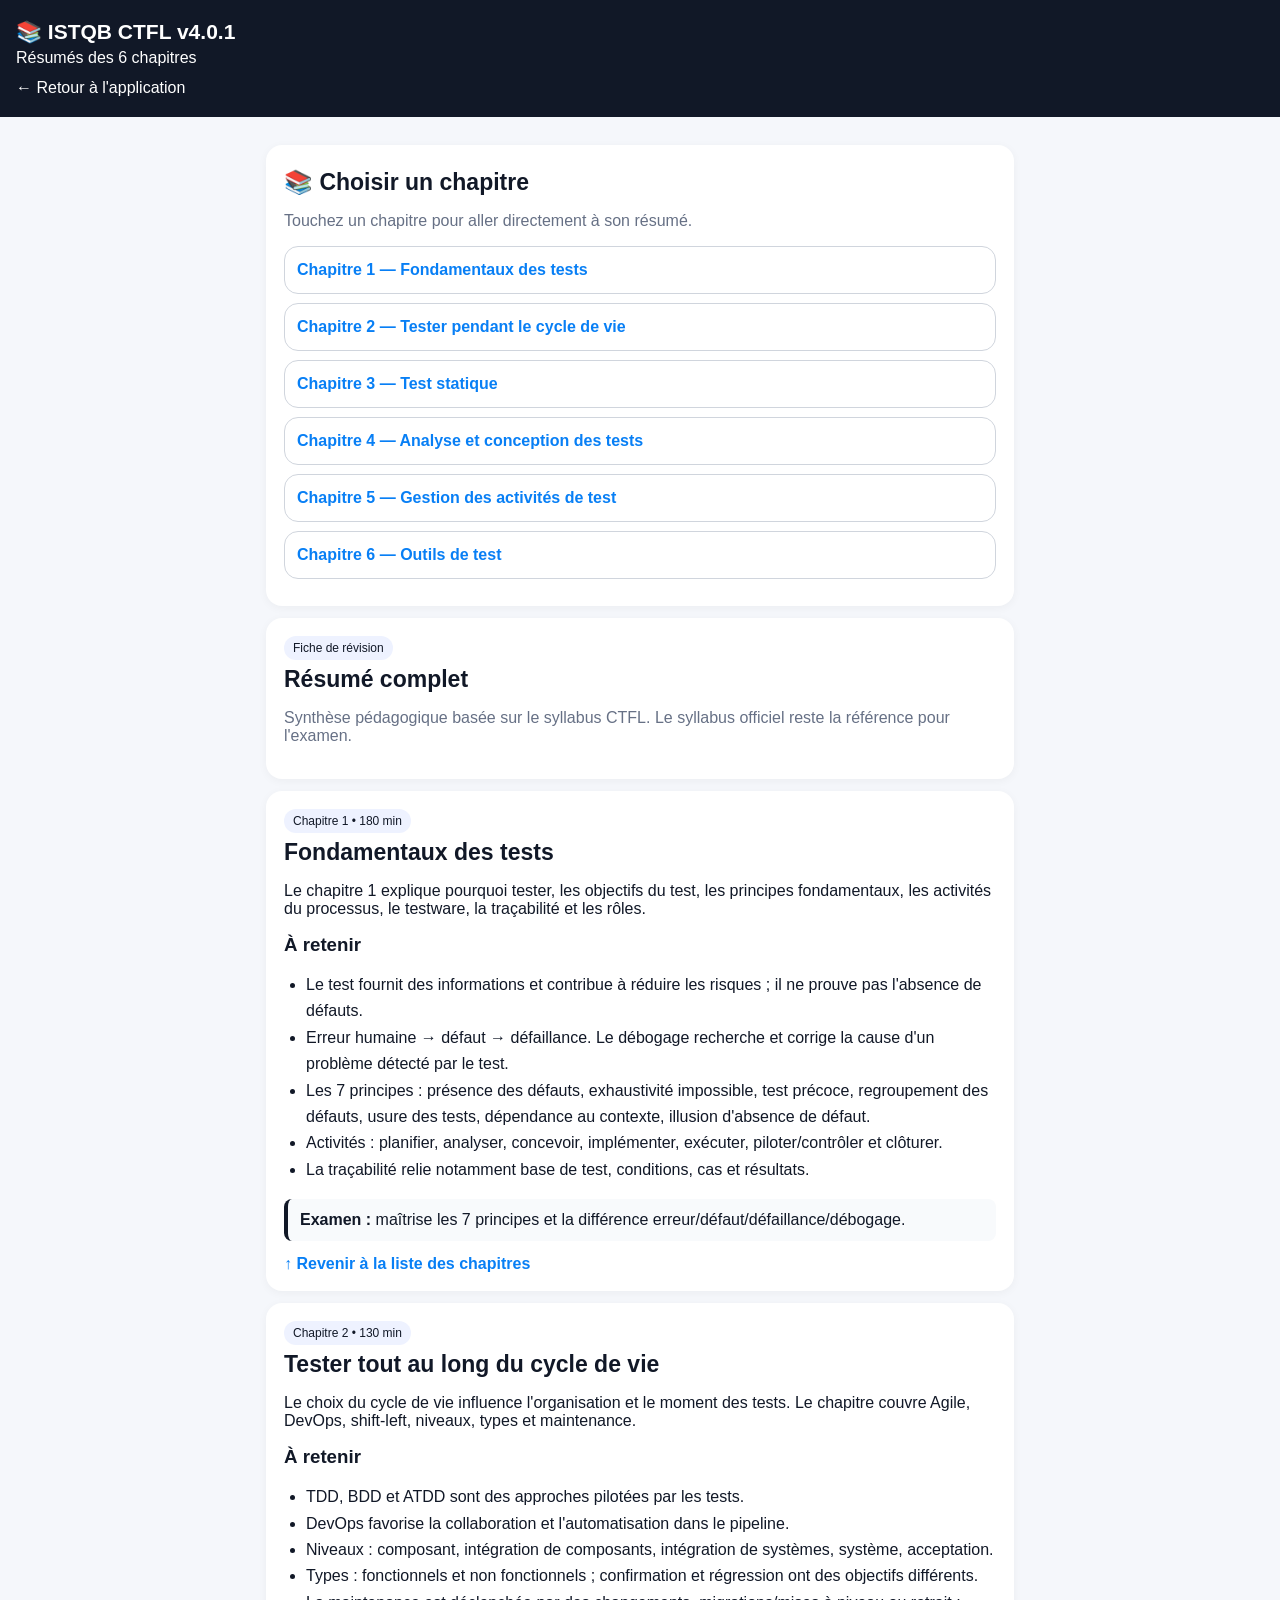
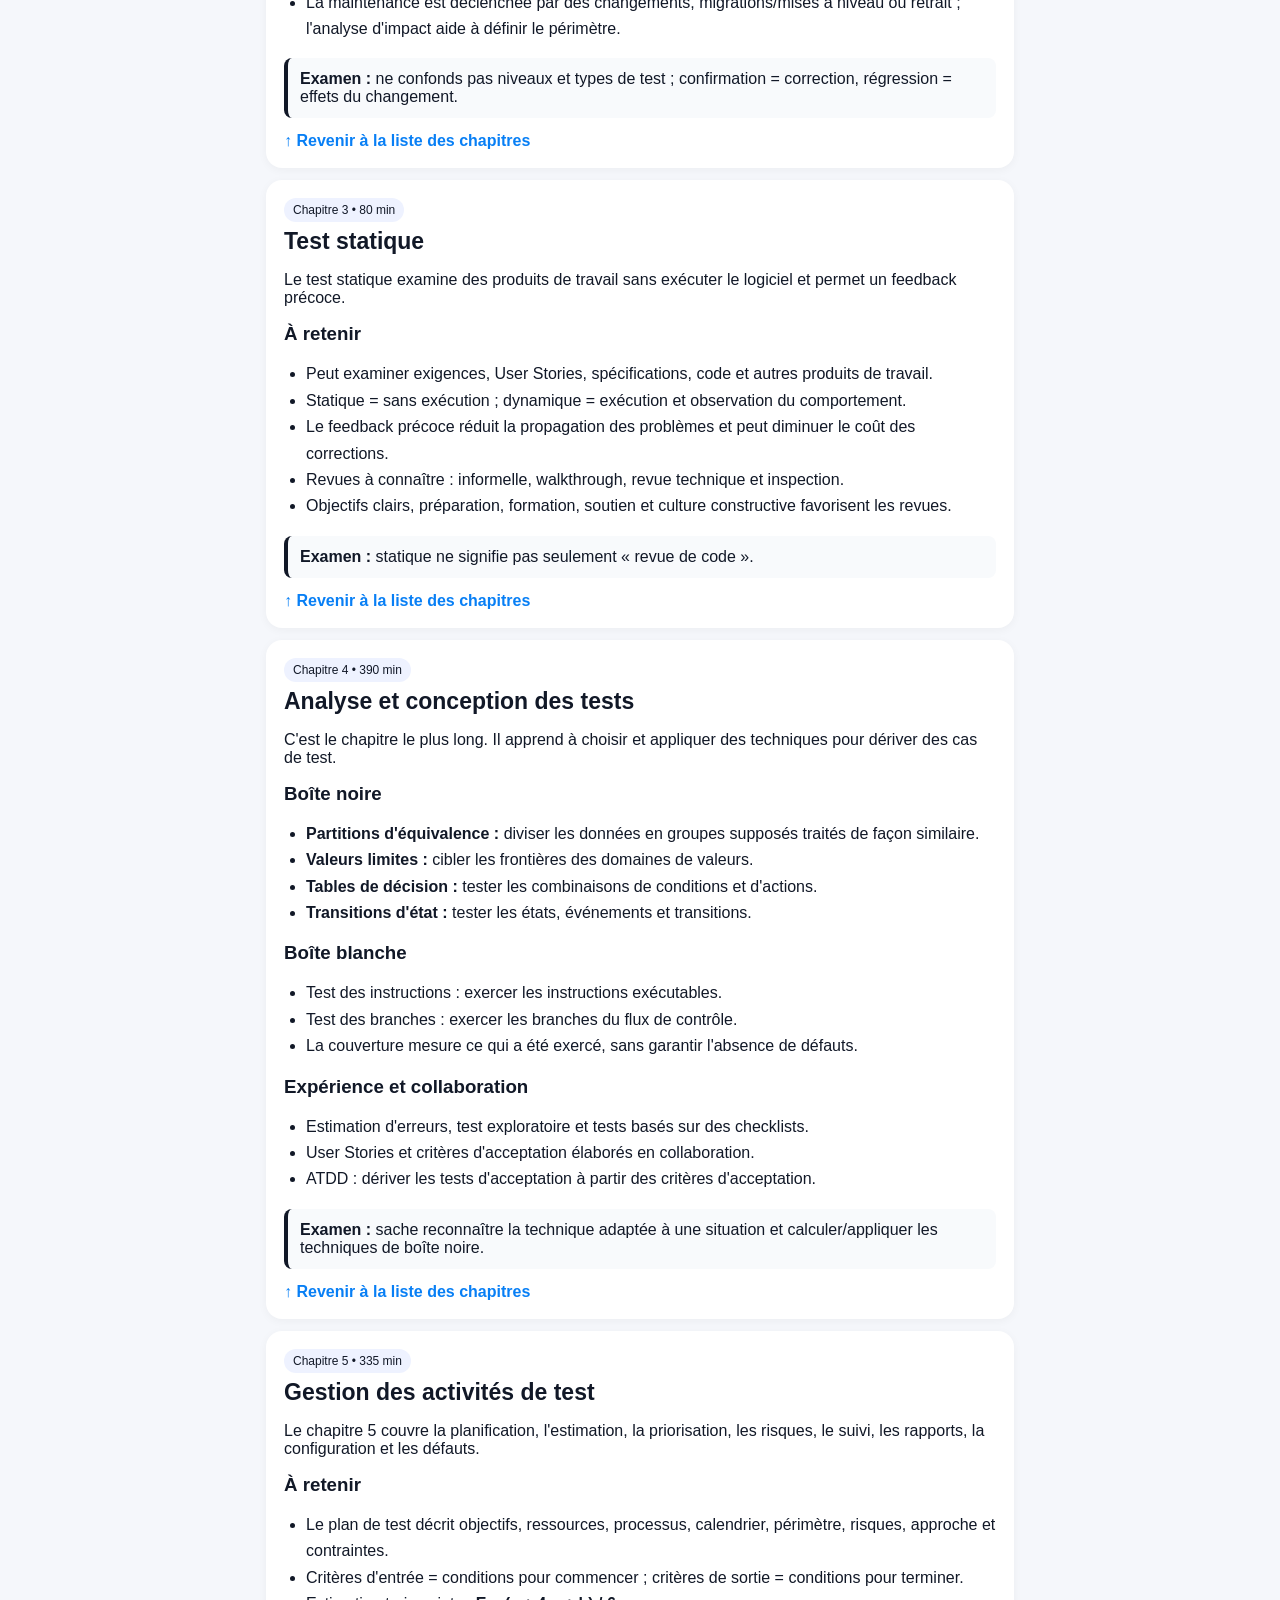
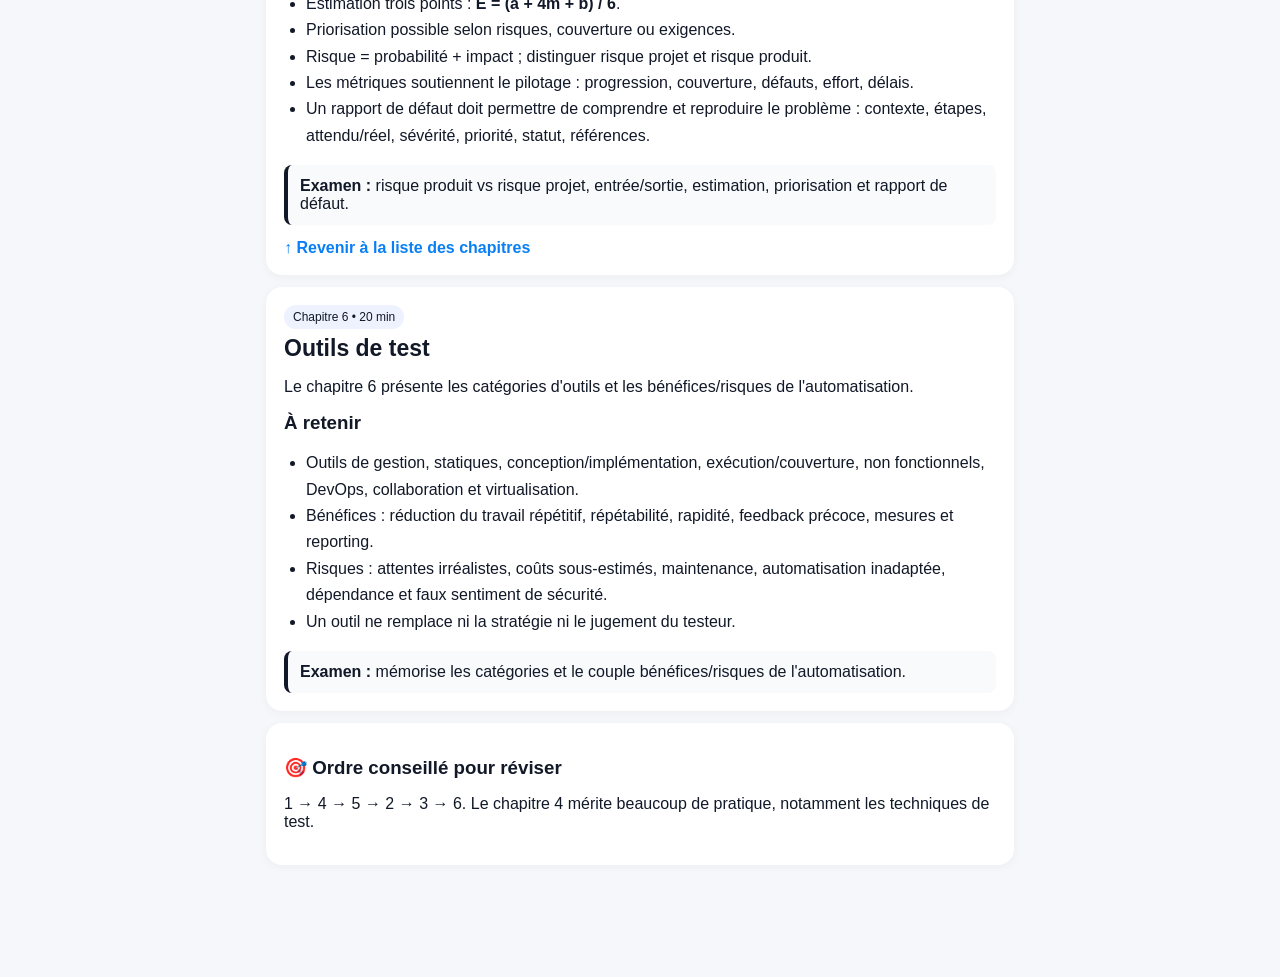
==== cours.html @ 13e04180 "Add files via upload" ====
<!doctype html><html lang="fr"><head><meta charset="utf-8"><meta name="viewport" content="width=device-width,initial-scale=1,viewport-fit=cover"><meta name="theme-color" content="#111827"><link rel="manifest" href="manifest.json"><title>ISTQB CTFL — Résumés</title><style>
*{box-sizing:border-box}body{margin:0;font-family:-apple-system,BlinkMacSystemFont,"Segoe UI",sans-serif;background:#f5f7fb;color:#111827}header{background:#111827;color:white;padding:20px 16px}main{max-width:780px;margin:auto;padding:16px 16px 100px}.card{background:white;border-radius:16px;padding:18px;margin:12px 0;box-shadow:0 2px 10px #0000000b}h1{font-size:21px;margin:0 0 5px}h2{font-size:23px;margin:6px 0 12px}h3{margin:16px 0 8px}.muted{color:#667085}.badge{display:inline-block;background:#eef2ff;padding:5px 9px;border-radius:99px;font-size:12px}ul{padding-left:22px;line-height:1.65}.key{background:#f8fafc;border-left:4px solid #111827;padding:12px;border-radius:8px}.back{display:block;text-decoration:none;color:white;margin-top:12px}.back-top{display:block;text-decoration:none;color:#087ff5;font-weight:600;margin-top:14px}.tag{display:inline-block;background:#f2f4f7;padding:5px 8px;border-radius:8px;margin:3px;font-size:12px}
.chapter-menu a{display:block;text-decoration:none;color:#087ff5;border:1px solid #d0d5dd;border-radius:14px;padding:14px 12px;margin:9px 0;background:#fff;font-weight:600}
.chapter-menu a:active{background:#eef6ff}
html{scroll-behavior:smooth}
</style></head><body id="top"><header><h1>📚 ISTQB CTFL v4.0.1</h1><div>Résumés des 6 chapitres</div><a class="back" href="index.html">← Retour à l'application</a></header><main>

<div class="card chapter-menu">
  <h2>📚 Choisir un chapitre</h2>
  <p class="muted">Touchez un chapitre pour aller directement à son résumé.</p>
  <a href="#chapitre-1">Chapitre 1 — Fondamentaux des tests</a>
  <a href="#chapitre-2">Chapitre 2 — Tester pendant le cycle de vie</a>
  <a href="#chapitre-3">Chapitre 3 — Test statique</a>
  <a href="#chapitre-4">Chapitre 4 — Analyse et conception des tests</a>
  <a href="#chapitre-5">Chapitre 5 — Gestion des activités de test</a>
  <a href="#chapitre-6">Chapitre 6 — Outils de test</a>
</div>
<div class="card"><span class="badge">Fiche de révision</span><h2>Résumé complet</h2><p class="muted">Synthèse pédagogique basée sur le syllabus CTFL. Le syllabus officiel reste la référence pour l'examen.</p></div>
<div class="card" id="chapitre-1"><span class="badge">Chapitre 1 • 180 min</span><h2>Fondamentaux des tests</h2><p>Le chapitre 1 explique pourquoi tester, les objectifs du test, les principes fondamentaux, les activités du processus, le testware, la traçabilité et les rôles.</p><h3>À retenir</h3><ul><li>Le test fournit des informations et contribue à réduire les risques ; il ne prouve pas l'absence de défauts.</li><li>Erreur humaine → défaut → défaillance. Le débogage recherche et corrige la cause d'un problème détecté par le test.</li><li>Les 7 principes : présence des défauts, exhaustivité impossible, test précoce, regroupement des défauts, usure des tests, dépendance au contexte, illusion d'absence de défaut.</li><li>Activités : planifier, analyser, concevoir, implémenter, exécuter, piloter/contrôler et clôturer.</li><li>La traçabilité relie notamment base de test, conditions, cas et résultats.</li></ul><div class="key"><b>Examen :</b> maîtrise les 7 principes et la différence erreur/défaut/défaillance/débogage.</div><a class="back-top" href="#top">↑ Revenir à la liste des chapitres</a></div>
<div class="card" id="chapitre-2"><span class="badge">Chapitre 2 • 130 min</span><h2>Tester tout au long du cycle de vie</h2><p>Le choix du cycle de vie influence l'organisation et le moment des tests. Le chapitre couvre Agile, DevOps, shift-left, niveaux, types et maintenance.</p><h3>À retenir</h3><ul><li>TDD, BDD et ATDD sont des approches pilotées par les tests.</li><li>DevOps favorise la collaboration et l'automatisation dans le pipeline.</li><li>Niveaux : composant, intégration de composants, intégration de systèmes, système, acceptation.</li><li>Types : fonctionnels et non fonctionnels ; confirmation et régression ont des objectifs différents.</li><li>La maintenance est déclenchée par des changements, migrations/mises à niveau ou retrait ; l'analyse d'impact aide à définir le périmètre.</li></ul><div class="key"><b>Examen :</b> ne confonds pas niveaux et types de test ; confirmation = correction, régression = effets du changement.</div><a class="back-top" href="#top">↑ Revenir à la liste des chapitres</a></div>
<div class="card" id="chapitre-3"><span class="badge">Chapitre 3 • 80 min</span><h2>Test statique</h2><p>Le test statique examine des produits de travail sans exécuter le logiciel et permet un feedback précoce.</p><h3>À retenir</h3><ul><li>Peut examiner exigences, User Stories, spécifications, code et autres produits de travail.</li><li>Statique = sans exécution ; dynamique = exécution et observation du comportement.</li><li>Le feedback précoce réduit la propagation des problèmes et peut diminuer le coût des corrections.</li><li>Revues à connaître : informelle, walkthrough, revue technique et inspection.</li><li>Objectifs clairs, préparation, formation, soutien et culture constructive favorisent les revues.</li></ul><div class="key"><b>Examen :</b> statique ne signifie pas seulement « revue de code ».</div><a class="back-top" href="#top">↑ Revenir à la liste des chapitres</a></div>
<div class="card" id="chapitre-4"><span class="badge">Chapitre 4 • 390 min</span><h2>Analyse et conception des tests</h2><p>C'est le chapitre le plus long. Il apprend à choisir et appliquer des techniques pour dériver des cas de test.</p><h3>Boîte noire</h3><ul><li><b>Partitions d'équivalence :</b> diviser les données en groupes supposés traités de façon similaire.</li><li><b>Valeurs limites :</b> cibler les frontières des domaines de valeurs.</li><li><b>Tables de décision :</b> tester les combinaisons de conditions et d'actions.</li><li><b>Transitions d'état :</b> tester les états, événements et transitions.</li></ul><h3>Boîte blanche</h3><ul><li>Test des instructions : exercer les instructions exécutables.</li><li>Test des branches : exercer les branches du flux de contrôle.</li><li>La couverture mesure ce qui a été exercé, sans garantir l'absence de défauts.</li></ul><h3>Expérience et collaboration</h3><ul><li>Estimation d'erreurs, test exploratoire et tests basés sur des checklists.</li><li>User Stories et critères d'acceptation élaborés en collaboration.</li><li>ATDD : dériver les tests d'acceptation à partir des critères d'acceptation.</li></ul><div class="key"><b>Examen :</b> sache reconnaître la technique adaptée à une situation et calculer/appliquer les techniques de boîte noire.</div><a class="back-top" href="#top">↑ Revenir à la liste des chapitres</a></div>
<div class="card" id="chapitre-5"><span class="badge">Chapitre 5 • 335 min</span><h2>Gestion des activités de test</h2><p>Le chapitre 5 couvre la planification, l'estimation, la priorisation, les risques, le suivi, les rapports, la configuration et les défauts.</p><h3>À retenir</h3><ul><li>Le plan de test décrit objectifs, ressources, processus, calendrier, périmètre, risques, approche et contraintes.</li><li>Critères d'entrée = conditions pour commencer ; critères de sortie = conditions pour terminer.</li><li>Estimation trois points : <b>E = (a + 4m + b) / 6</b>.</li><li>Priorisation possible selon risques, couverture ou exigences.</li><li>Risque = probabilité + impact ; distinguer risque projet et risque produit.</li><li>Les métriques soutiennent le pilotage : progression, couverture, défauts, effort, délais.</li><li>Un rapport de défaut doit permettre de comprendre et reproduire le problème : contexte, étapes, attendu/réel, sévérité, priorité, statut, références.</li></ul><div class="key"><b>Examen :</b> risque produit vs risque projet, entrée/sortie, estimation, priorisation et rapport de défaut.</div><a class="back-top" href="#top">↑ Revenir à la liste des chapitres</a></div>
<div class="card" id="chapitre-6"><span class="badge">Chapitre 6 • 20 min</span><h2>Outils de test</h2><p>Le chapitre 6 présente les catégories d'outils et les bénéfices/risques de l'automatisation.</p><h3>À retenir</h3><ul><li>Outils de gestion, statiques, conception/implémentation, exécution/couverture, non fonctionnels, DevOps, collaboration et virtualisation.</li><li>Bénéfices : réduction du travail répétitif, répétabilité, rapidité, feedback précoce, mesures et reporting.</li><li>Risques : attentes irréalistes, coûts sous-estimés, maintenance, automatisation inadaptée, dépendance et faux sentiment de sécurité.</li><li>Un outil ne remplace ni la stratégie ni le jugement du testeur.</li></ul><div class="key"><b>Examen :</b> mémorise les catégories et le couple bénéfices/risques de l'automatisation.</div></div>
<div class="card"><h3>🎯 Ordre conseillé pour réviser</h3><p>1 → 4 → 5 → 2 → 3 → 6. Le chapitre 4 mérite beaucoup de pratique, notamment les techniques de test.</p></div>
</main></body></html>
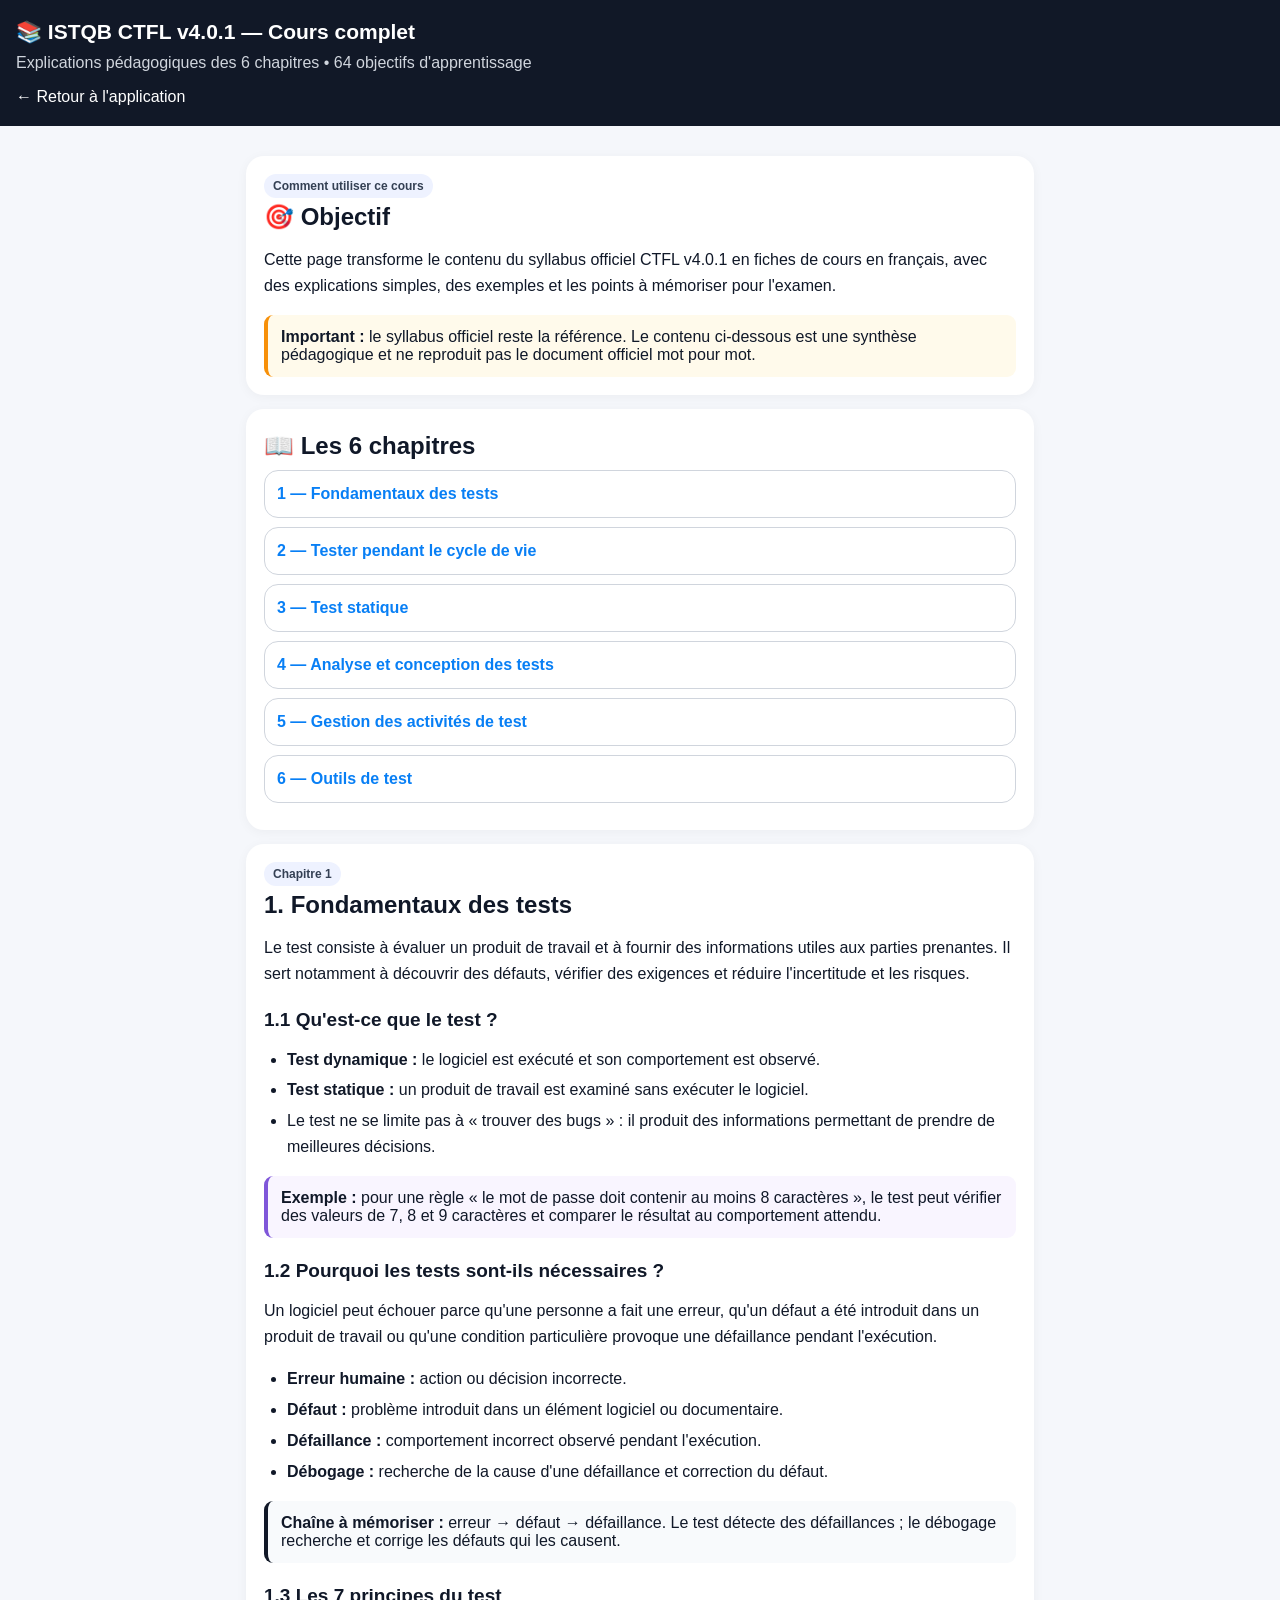
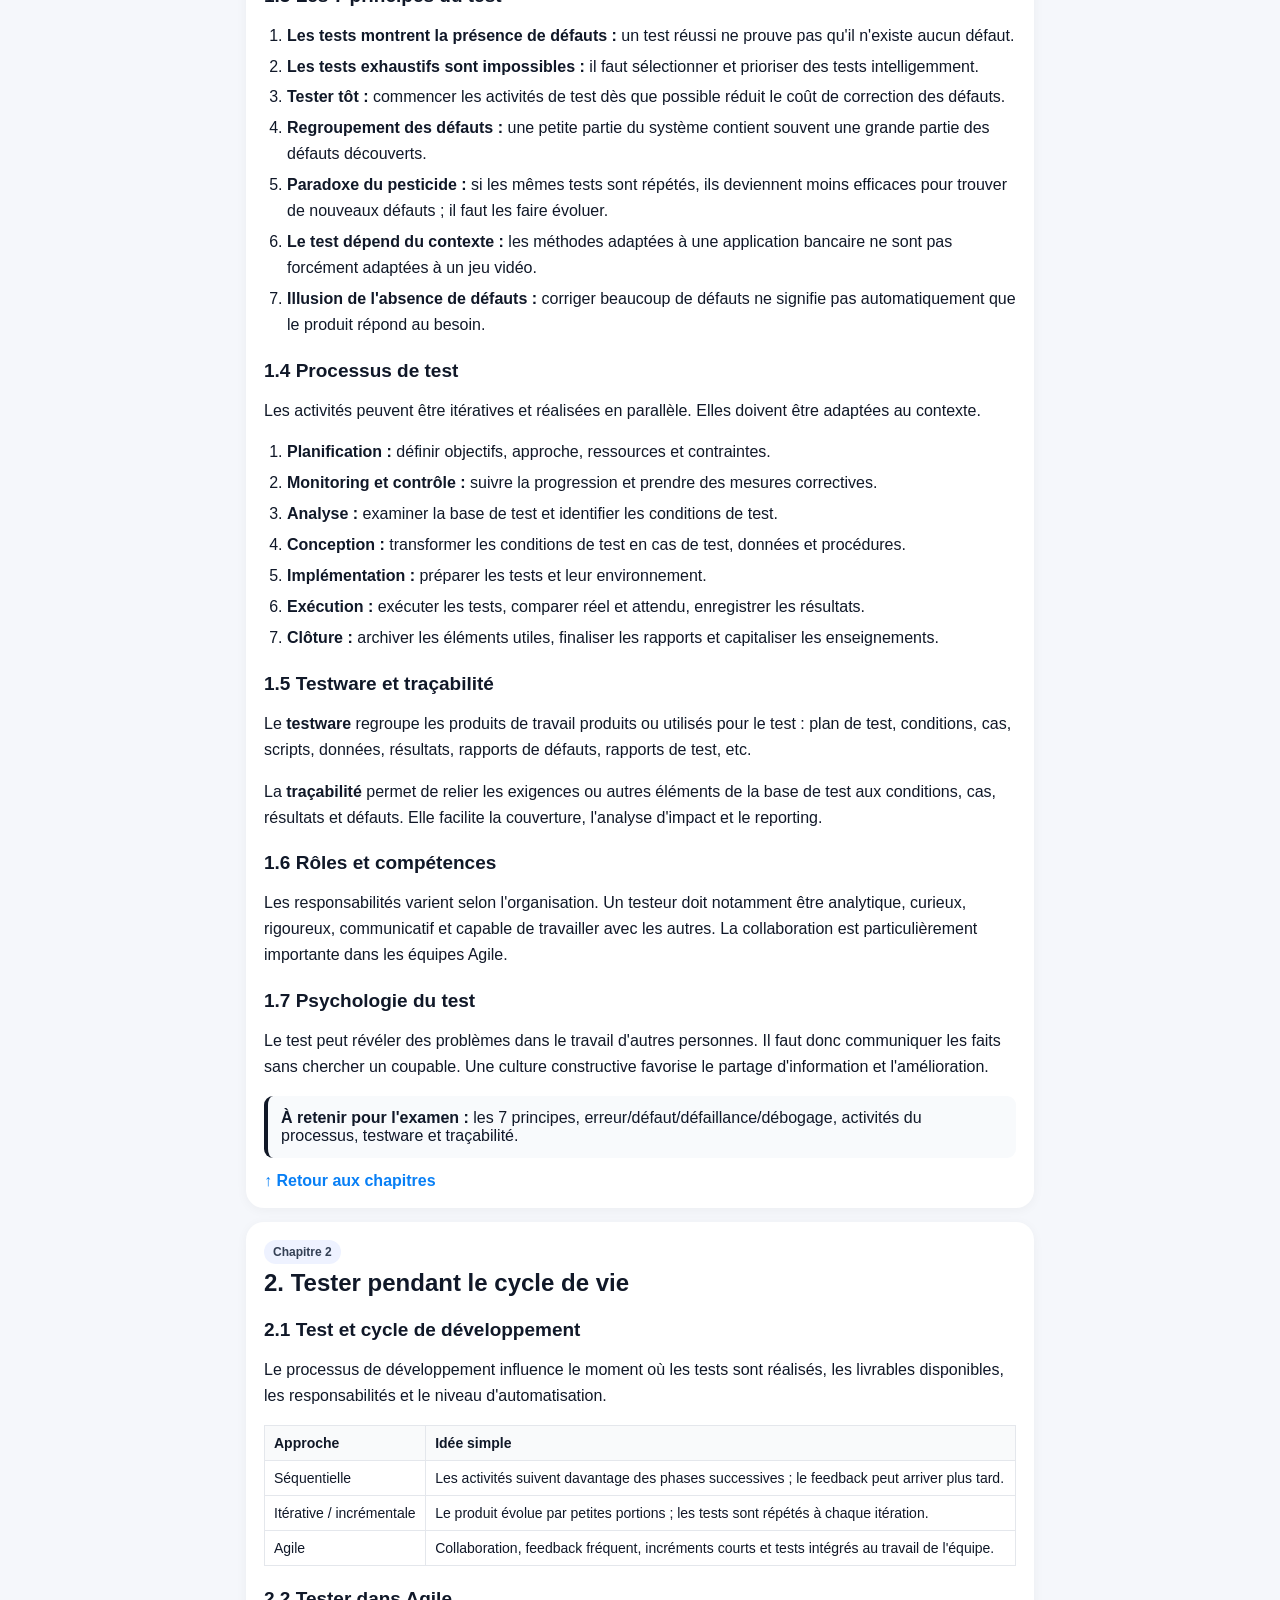
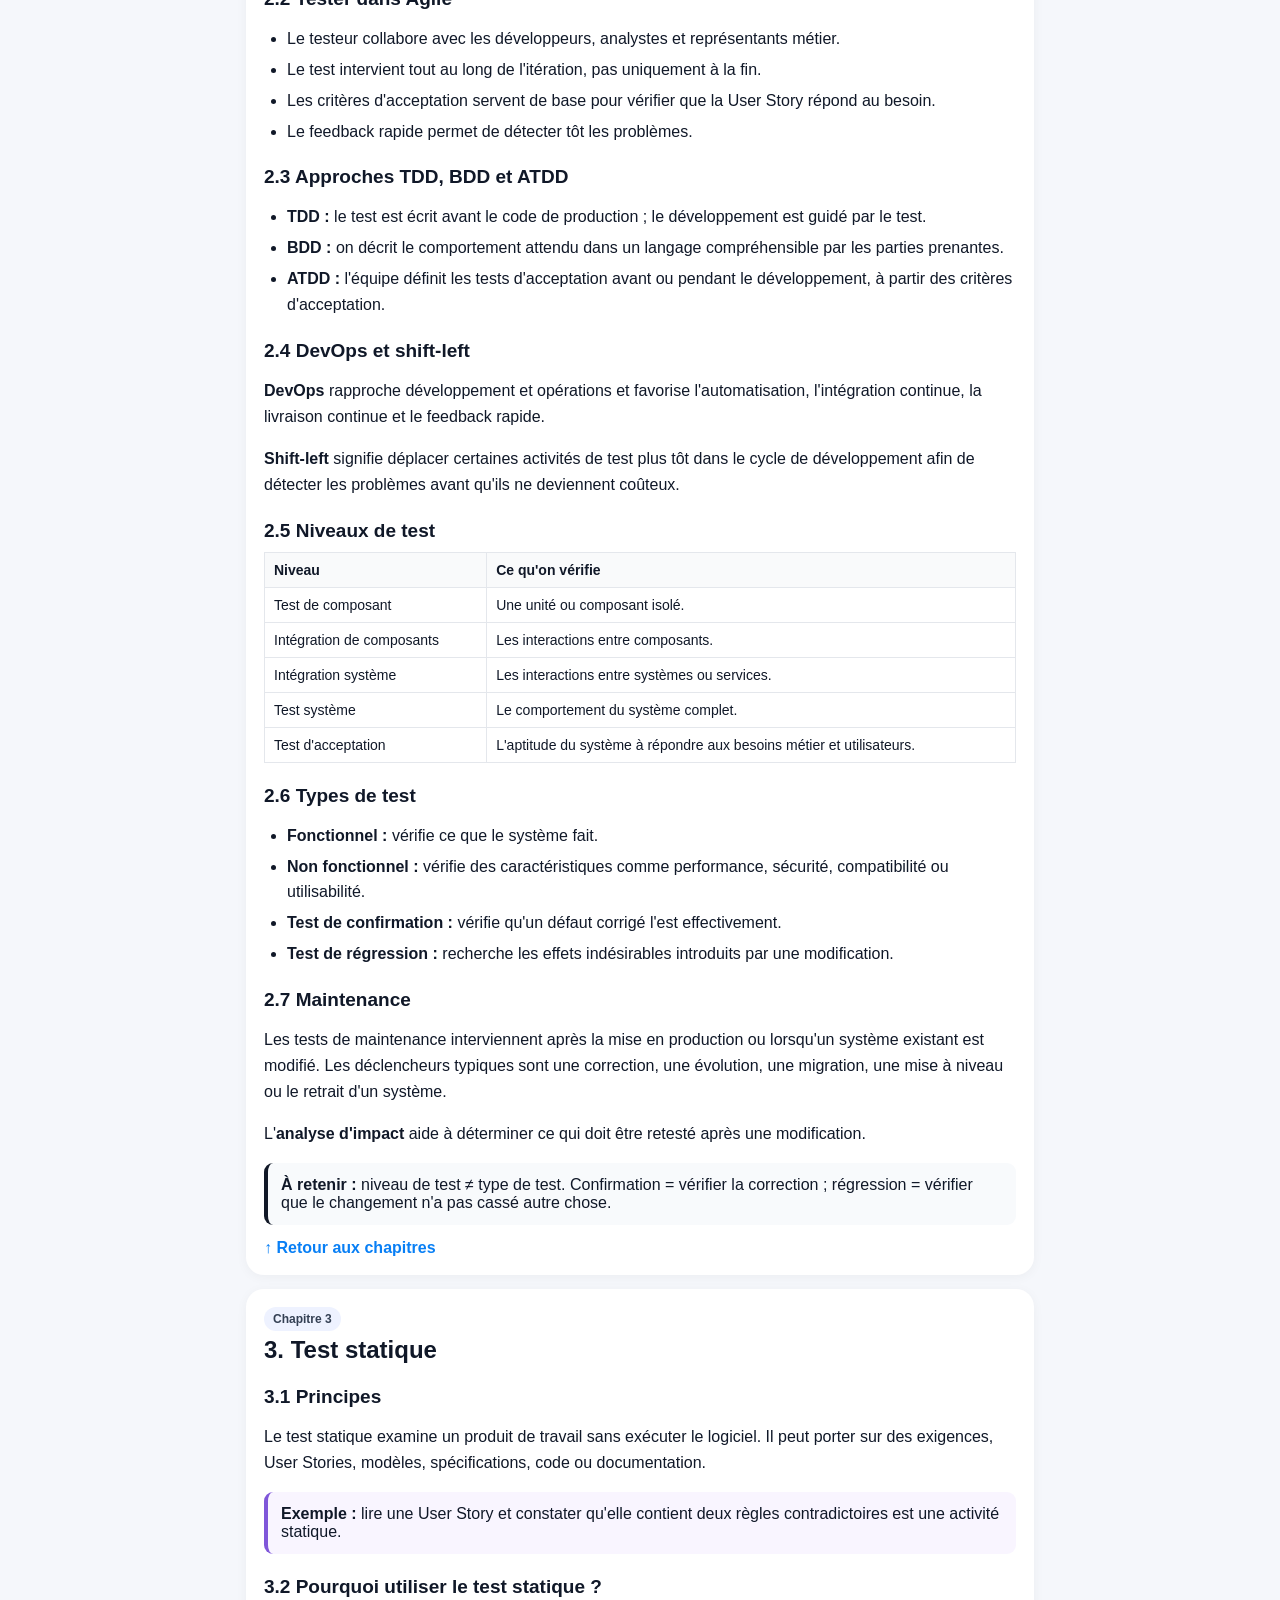
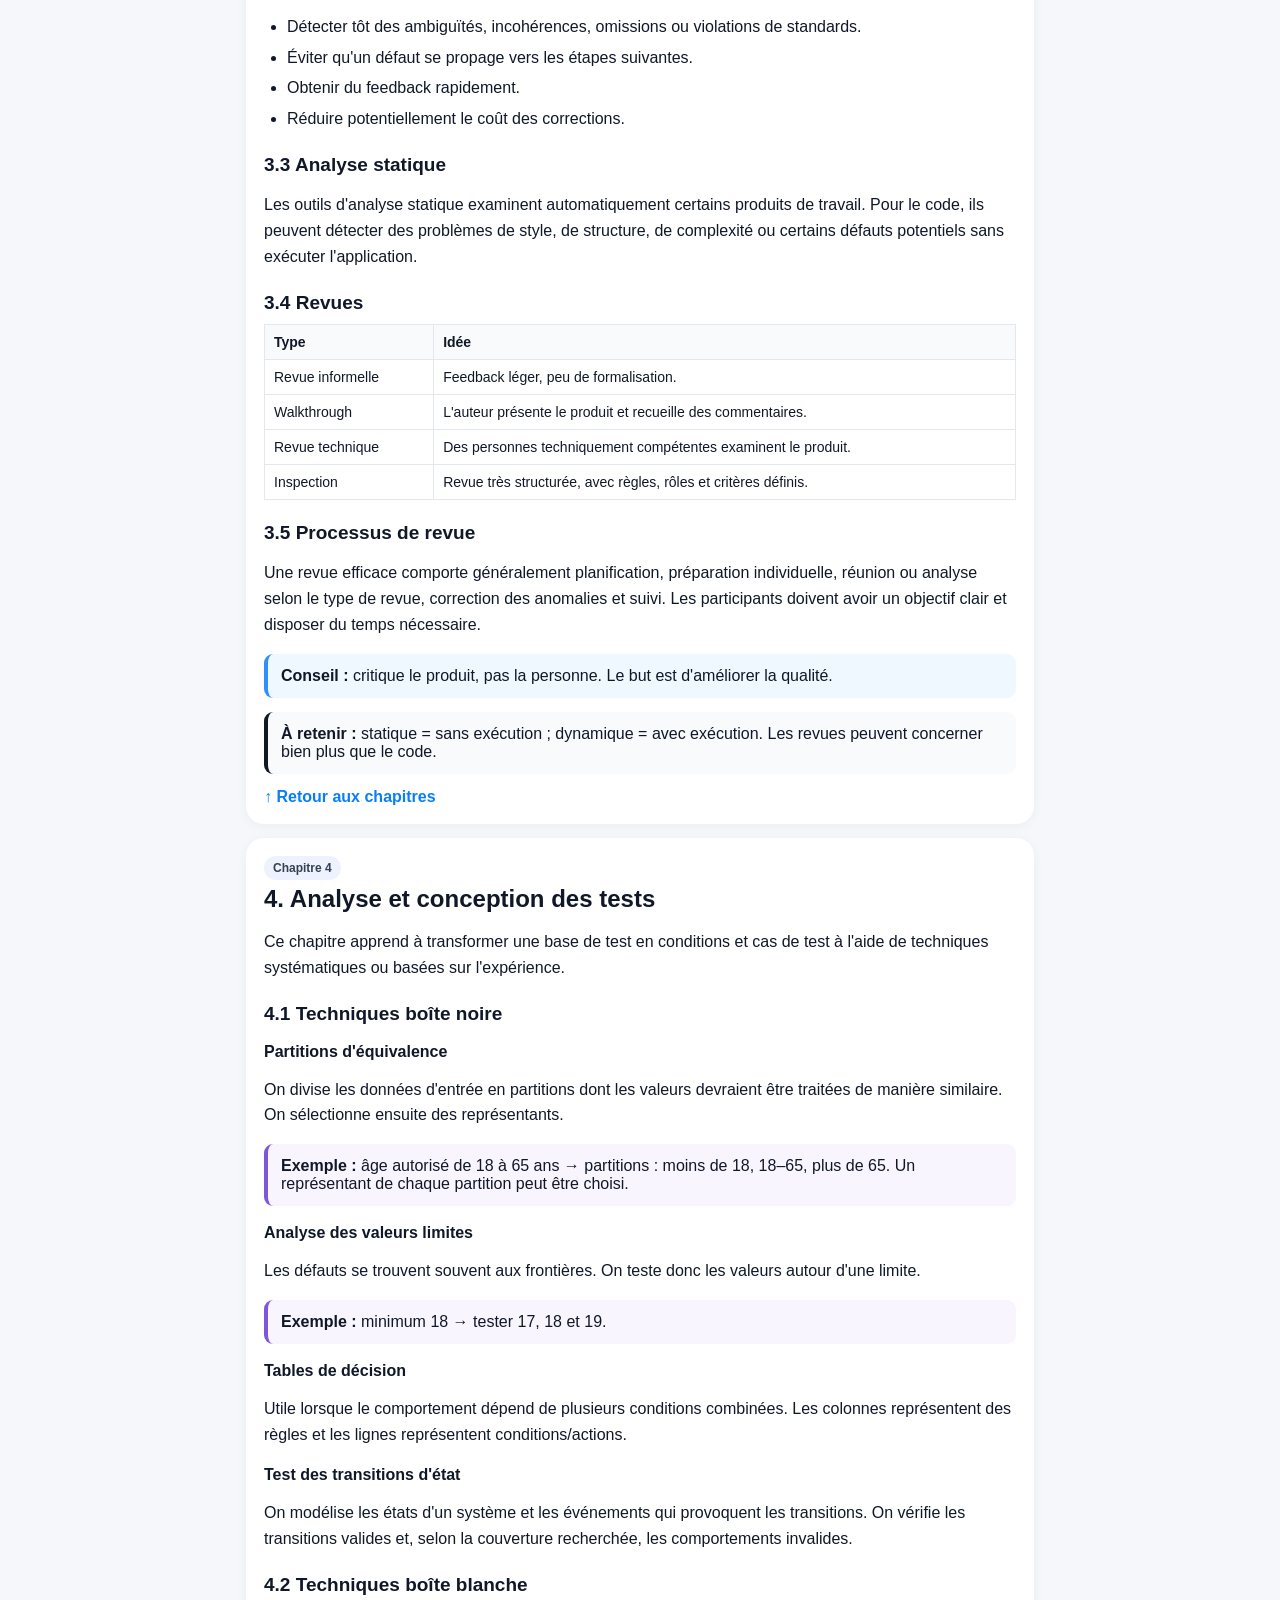
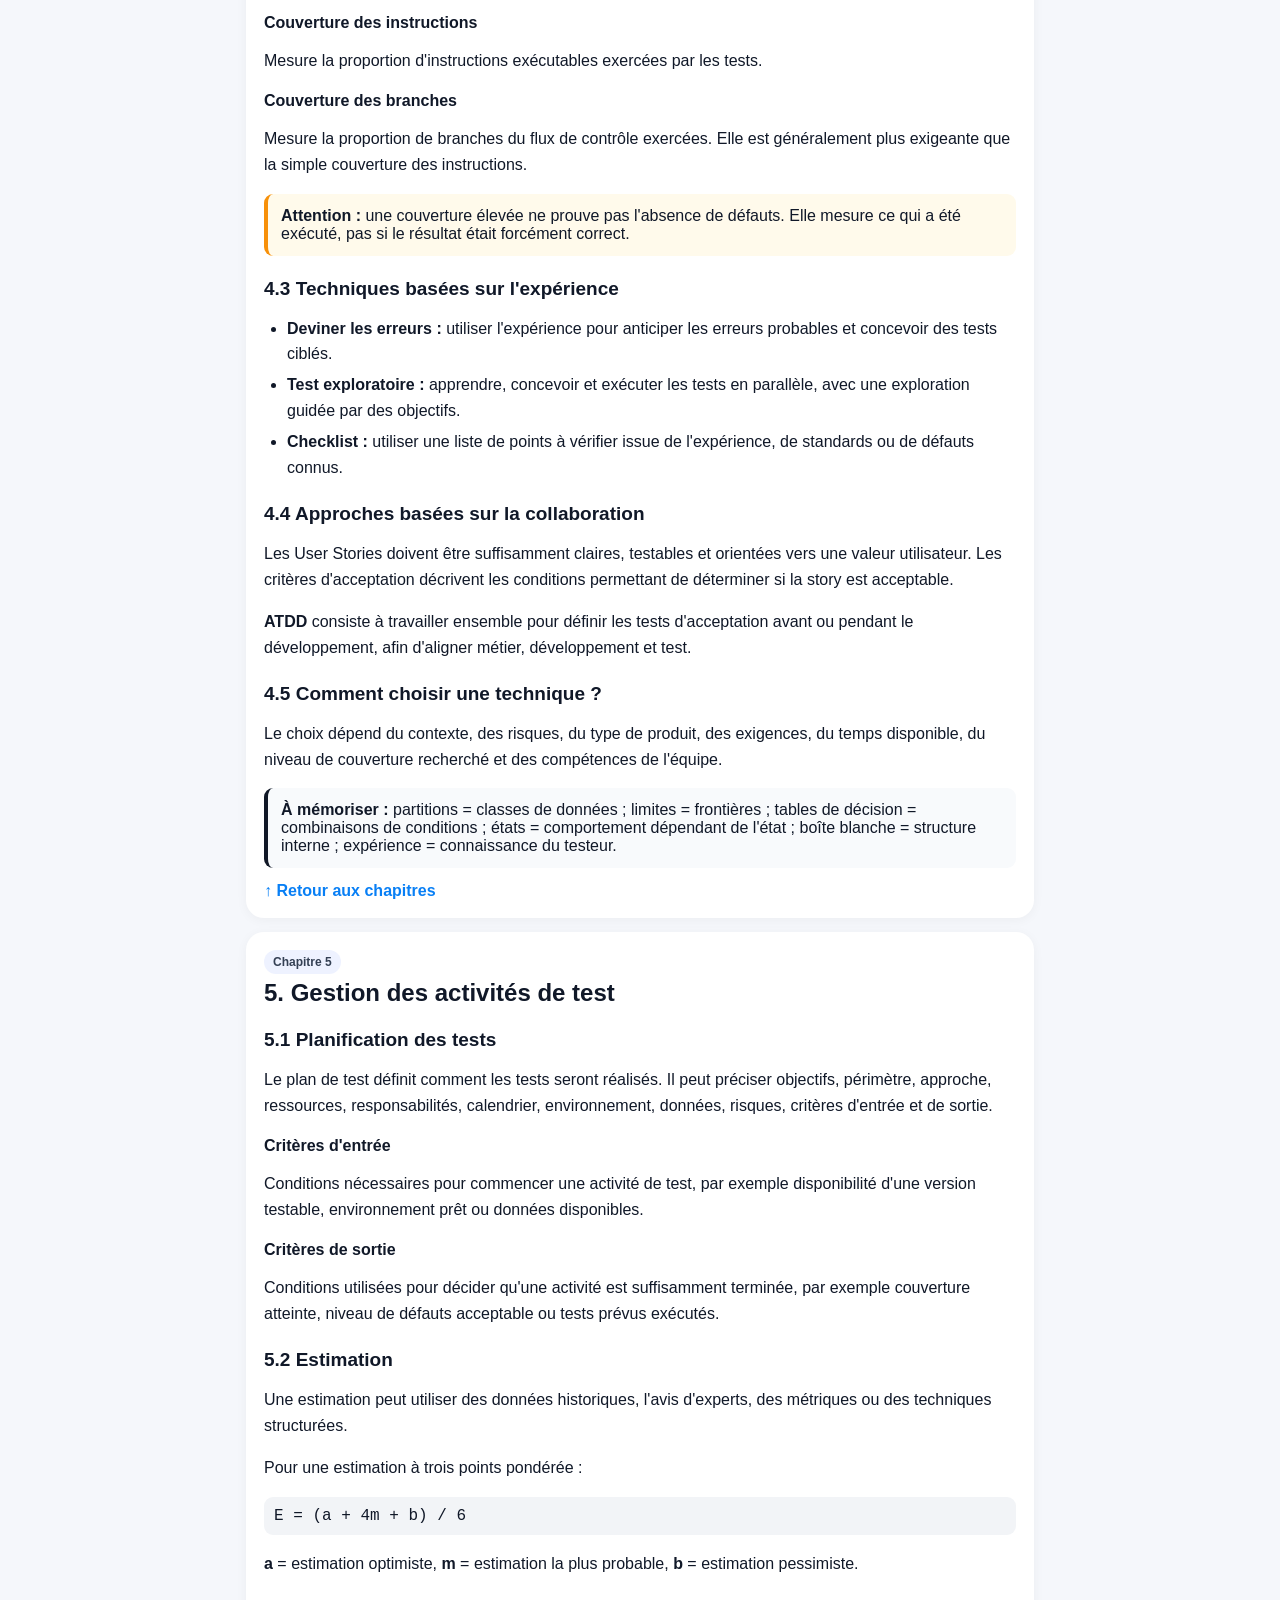
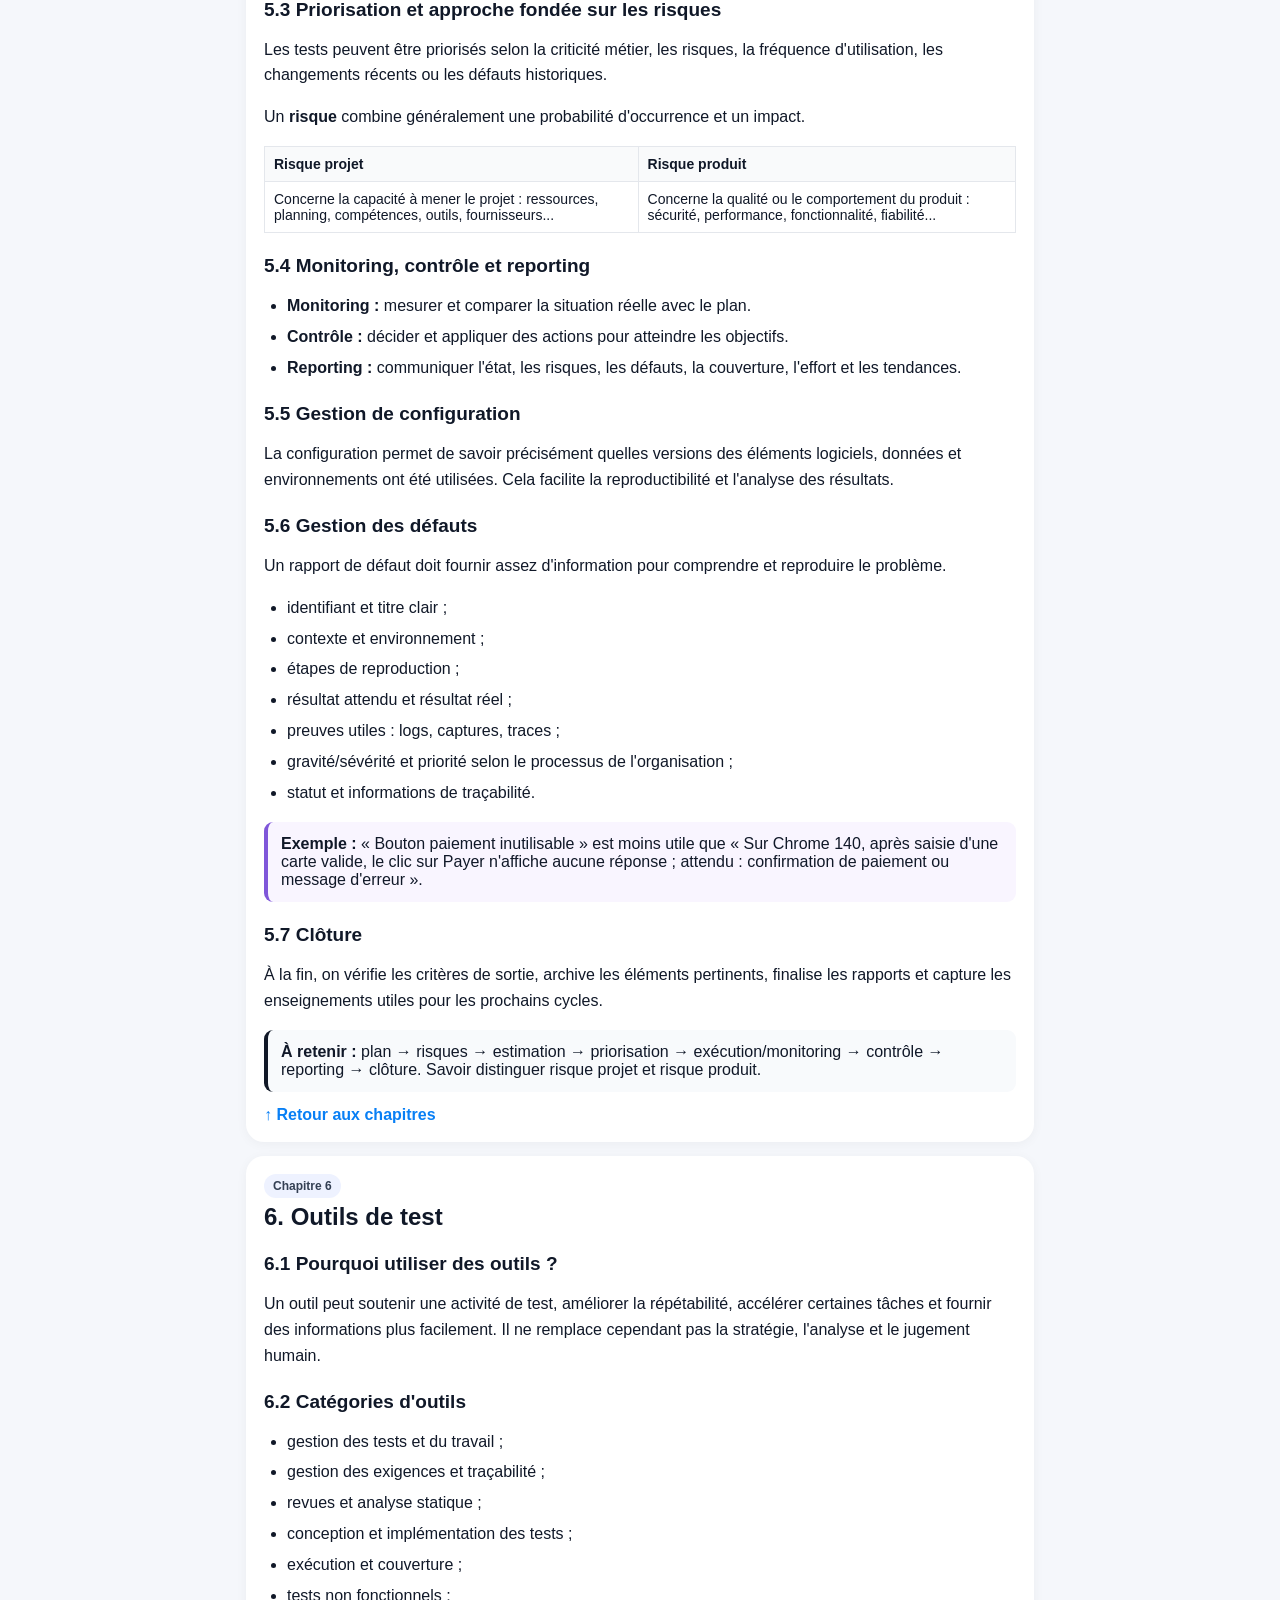
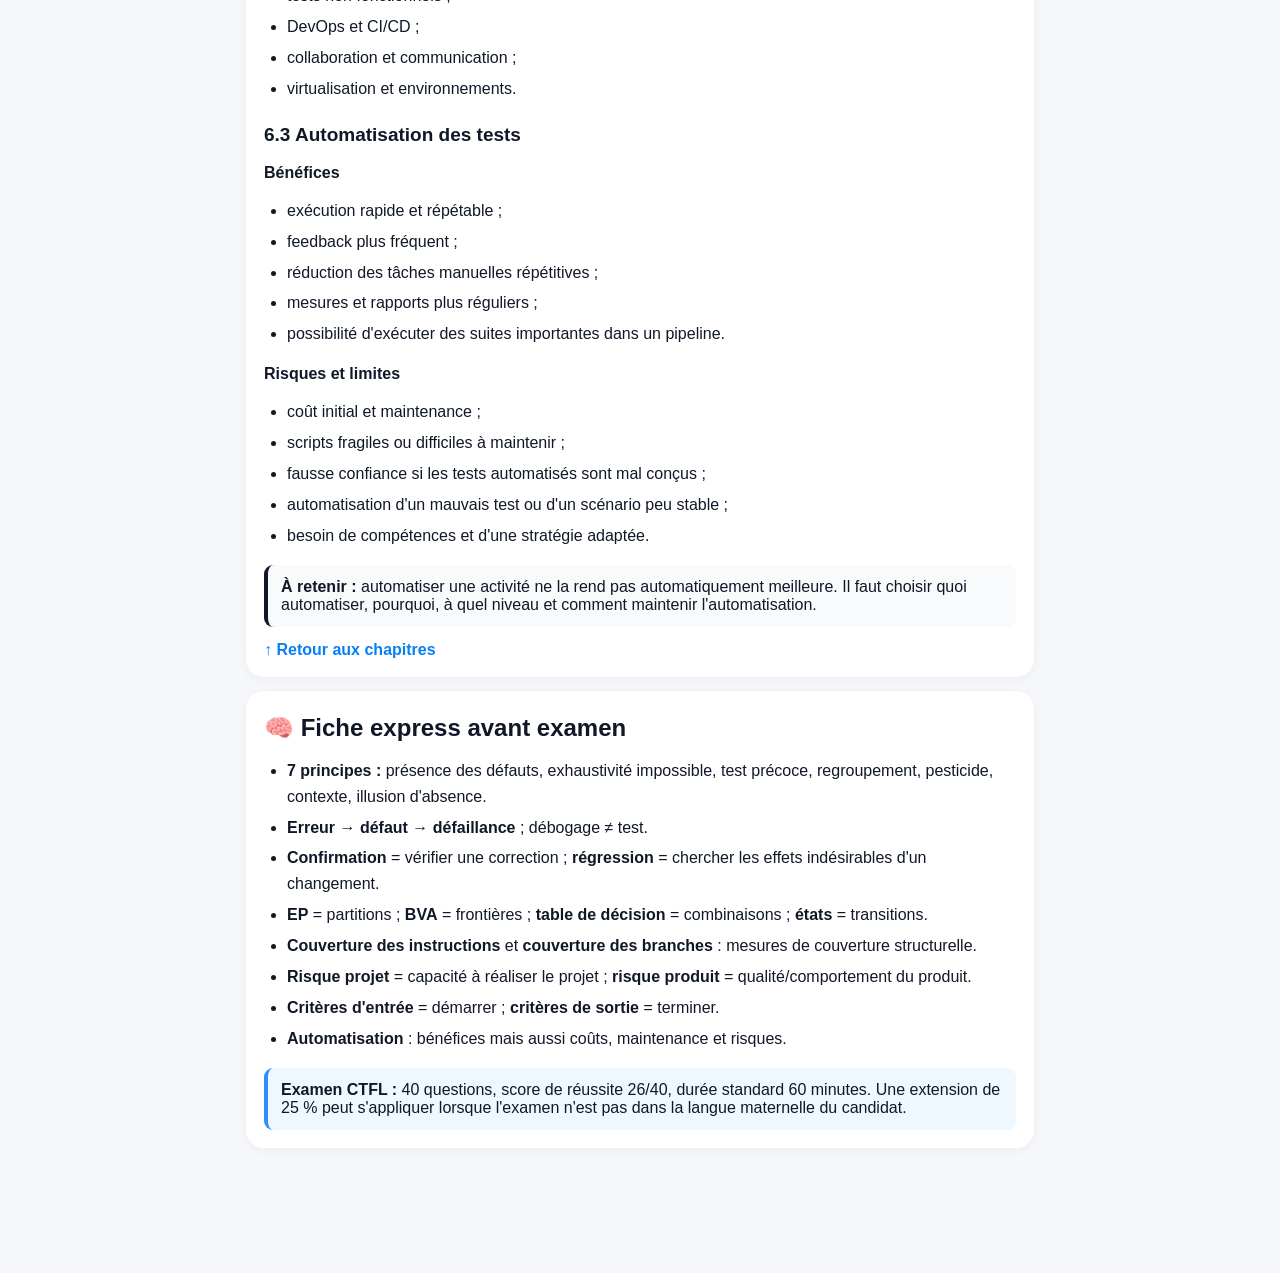
==== commit f1b41bc4: "Add files via upload" ====
--- a/cours.html
+++ b/cours.html
@@ -1,26 +1,362 @@
-<!doctype html><html lang="fr"><head><meta charset="utf-8"><meta name="viewport" content="width=device-width,initial-scale=1,viewport-fit=cover"><meta name="theme-color" content="#111827"><link rel="manifest" href="manifest.json"><title>ISTQB CTFL — Résumés</title><style>
-*{box-sizing:border-box}body{margin:0;font-family:-apple-system,BlinkMacSystemFont,"Segoe UI",sans-serif;background:#f5f7fb;color:#111827}header{background:#111827;color:white;padding:20px 16px}main{max-width:780px;margin:auto;padding:16px 16px 100px}.card{background:white;border-radius:16px;padding:18px;margin:12px 0;box-shadow:0 2px 10px #0000000b}h1{font-size:21px;margin:0 0 5px}h2{font-size:23px;margin:6px 0 12px}h3{margin:16px 0 8px}.muted{color:#667085}.badge{display:inline-block;background:#eef2ff;padding:5px 9px;border-radius:99px;font-size:12px}ul{padding-left:22px;line-height:1.65}.key{background:#f8fafc;border-left:4px solid #111827;padding:12px;border-radius:8px}.back{display:block;text-decoration:none;color:white;margin-top:12px}.back-top{display:block;text-decoration:none;color:#087ff5;font-weight:600;margin-top:14px}.tag{display:inline-block;background:#f2f4f7;padding:5px 8px;border-radius:8px;margin:3px;font-size:12px}
-.chapter-menu a{display:block;text-decoration:none;color:#087ff5;border:1px solid #d0d5dd;border-radius:14px;padding:14px 12px;margin:9px 0;background:#fff;font-weight:600}
+<!doctype html>
+<html lang="fr">
+<head>
+<meta charset="utf-8">
+<meta name="viewport" content="width=device-width,initial-scale=1,viewport-fit=cover">
+<meta name="theme-color" content="#111827">
+<link rel="manifest" href="manifest.json">
+<title>ISTQB CTFL v4.0.1 — Cours complet</title>
+<style>
+*{box-sizing:border-box}
+html{scroll-behavior:smooth}
+body{margin:0;font-family:-apple-system,BlinkMacSystemFont,"Segoe UI",sans-serif;background:#f5f7fb;color:#101828}
+header{background:#111827;color:#fff;padding:20px 16px;position:sticky;top:0;z-index:10}
+header h1{font-size:21px;margin:0 0 6px}
+header p{margin:0;color:#d0d5dd}
+main{max-width:820px;margin:auto;padding:16px 16px 110px}
+.card{background:#fff;border-radius:18px;padding:18px;margin:14px 0;box-shadow:0 2px 12px #0000000b}
+h2{font-size:24px;margin:5px 0 10px}
+h3{font-size:19px;margin:22px 0 8px}
+h4{font-size:16px;margin:18px 0 7px}
+p{line-height:1.62}
+li{line-height:1.62;margin:5px 0}
+ul,ol{padding-left:23px}
+.badge{display:inline-block;background:#eef2ff;color:#344054;padding:5px 9px;border-radius:99px;font-size:12px;font-weight:700}
+.chapter-menu a,.btn{display:block;text-decoration:none;color:#087ff5;border:1px solid #d0d5dd;border-radius:14px;padding:14px 12px;margin:9px 0;background:#fff;font-weight:700}
 .chapter-menu a:active{background:#eef6ff}
-html{scroll-behavior:smooth}
-</style></head><body id="top"><header><h1>📚 ISTQB CTFL v4.0.1</h1><div>Résumés des 6 chapitres</div><a class="back" href="index.html">← Retour à l'application</a></header><main>
+.key{background:#f8fafc;border-left:4px solid #111827;padding:13px;border-radius:9px;margin-top:14px}
+.tip{background:#eff8ff;border-left:4px solid #2e90fa;padding:13px;border-radius:9px;margin-top:12px}
+.warning{background:#fffaeb;border-left:4px solid #f79009;padding:13px;border-radius:9px;margin-top:12px}
+.example{background:#f9f5ff;border-left:4px solid #7f56d9;padding:13px;border-radius:9px;margin-top:12px}
+table{width:100%;border-collapse:collapse;margin:10px 0;font-size:14px}
+th,td{border:1px solid #e4e7ec;padding:9px;text-align:left;vertical-align:top}
+th{background:#f9fafb}
+.back{color:#fff;text-decoration:none;display:inline-block;margin-top:12px}
+.back-top{display:block;text-decoration:none;color:#087ff5;font-weight:700;margin-top:14px}
+details{border:1px solid #eaecf0;border-radius:12px;padding:10px 12px;margin:9px 0;background:#fff}
+summary{font-weight:700;cursor:pointer}
+.small{font-size:13px;color:#667085}
+.formula{font-family:ui-monospace,SFMono-Regular,Menlo,monospace;background:#f2f4f7;padding:10px;border-radius:9px;display:block}
+</style>
+</head>
+<body id="top">
+<header>
+<h1>📚 ISTQB CTFL v4.0.1 — Cours complet</h1>
+<p>Explications pédagogiques des 6 chapitres • 64 objectifs d'apprentissage</p>
+<a class="back" href="index.html">← Retour à l'application</a>
+</header>
+<main>
+
+<div class="card">
+<span class="badge">Comment utiliser ce cours</span>
+<h2>🎯 Objectif</h2>
+<p>Cette page transforme le contenu du syllabus officiel CTFL v4.0.1 en fiches de cours en français, avec des explications simples, des exemples et les points à mémoriser pour l'examen.</p>
+<div class="warning"><b>Important :</b> le syllabus officiel reste la référence. Le contenu ci-dessous est une synthèse pédagogique et ne reproduit pas le document officiel mot pour mot.</div>
+</div>
 
 <div class="card chapter-menu">
-  <h2>📚 Choisir un chapitre</h2>
-  <p class="muted">Touchez un chapitre pour aller directement à son résumé.</p>
-  <a href="#chapitre-1">Chapitre 1 — Fondamentaux des tests</a>
-  <a href="#chapitre-2">Chapitre 2 — Tester pendant le cycle de vie</a>
-  <a href="#chapitre-3">Chapitre 3 — Test statique</a>
-  <a href="#chapitre-4">Chapitre 4 — Analyse et conception des tests</a>
-  <a href="#chapitre-5">Chapitre 5 — Gestion des activités de test</a>
-  <a href="#chapitre-6">Chapitre 6 — Outils de test</a>
+<h2>📖 Les 6 chapitres</h2>
+<a href="#ch1">1 — Fondamentaux des tests</a>
+<a href="#ch2">2 — Tester pendant le cycle de vie</a>
+<a href="#ch3">3 — Test statique</a>
+<a href="#ch4">4 — Analyse et conception des tests</a>
+<a href="#ch5">5 — Gestion des activités de test</a>
+<a href="#ch6">6 — Outils de test</a>
 </div>
-<div class="card"><span class="badge">Fiche de révision</span><h2>Résumé complet</h2><p class="muted">Synthèse pédagogique basée sur le syllabus CTFL. Le syllabus officiel reste la référence pour l'examen.</p></div>
-<div class="card" id="chapitre-1"><span class="badge">Chapitre 1 • 180 min</span><h2>Fondamentaux des tests</h2><p>Le chapitre 1 explique pourquoi tester, les objectifs du test, les principes fondamentaux, les activités du processus, le testware, la traçabilité et les rôles.</p><h3>À retenir</h3><ul><li>Le test fournit des informations et contribue à réduire les risques ; il ne prouve pas l'absence de défauts.</li><li>Erreur humaine → défaut → défaillance. Le débogage recherche et corrige la cause d'un problème détecté par le test.</li><li>Les 7 principes : présence des défauts, exhaustivité impossible, test précoce, regroupement des défauts, usure des tests, dépendance au contexte, illusion d'absence de défaut.</li><li>Activités : planifier, analyser, concevoir, implémenter, exécuter, piloter/contrôler et clôturer.</li><li>La traçabilité relie notamment base de test, conditions, cas et résultats.</li></ul><div class="key"><b>Examen :</b> maîtrise les 7 principes et la différence erreur/défaut/défaillance/débogage.</div><a class="back-top" href="#top">↑ Revenir à la liste des chapitres</a></div>
-<div class="card" id="chapitre-2"><span class="badge">Chapitre 2 • 130 min</span><h2>Tester tout au long du cycle de vie</h2><p>Le choix du cycle de vie influence l'organisation et le moment des tests. Le chapitre couvre Agile, DevOps, shift-left, niveaux, types et maintenance.</p><h3>À retenir</h3><ul><li>TDD, BDD et ATDD sont des approches pilotées par les tests.</li><li>DevOps favorise la collaboration et l'automatisation dans le pipeline.</li><li>Niveaux : composant, intégration de composants, intégration de systèmes, système, acceptation.</li><li>Types : fonctionnels et non fonctionnels ; confirmation et régression ont des objectifs différents.</li><li>La maintenance est déclenchée par des changements, migrations/mises à niveau ou retrait ; l'analyse d'impact aide à définir le périmètre.</li></ul><div class="key"><b>Examen :</b> ne confonds pas niveaux et types de test ; confirmation = correction, régression = effets du changement.</div><a class="back-top" href="#top">↑ Revenir à la liste des chapitres</a></div>
-<div class="card" id="chapitre-3"><span class="badge">Chapitre 3 • 80 min</span><h2>Test statique</h2><p>Le test statique examine des produits de travail sans exécuter le logiciel et permet un feedback précoce.</p><h3>À retenir</h3><ul><li>Peut examiner exigences, User Stories, spécifications, code et autres produits de travail.</li><li>Statique = sans exécution ; dynamique = exécution et observation du comportement.</li><li>Le feedback précoce réduit la propagation des problèmes et peut diminuer le coût des corrections.</li><li>Revues à connaître : informelle, walkthrough, revue technique et inspection.</li><li>Objectifs clairs, préparation, formation, soutien et culture constructive favorisent les revues.</li></ul><div class="key"><b>Examen :</b> statique ne signifie pas seulement « revue de code ».</div><a class="back-top" href="#top">↑ Revenir à la liste des chapitres</a></div>
-<div class="card" id="chapitre-4"><span class="badge">Chapitre 4 • 390 min</span><h2>Analyse et conception des tests</h2><p>C'est le chapitre le plus long. Il apprend à choisir et appliquer des techniques pour dériver des cas de test.</p><h3>Boîte noire</h3><ul><li><b>Partitions d'équivalence :</b> diviser les données en groupes supposés traités de façon similaire.</li><li><b>Valeurs limites :</b> cibler les frontières des domaines de valeurs.</li><li><b>Tables de décision :</b> tester les combinaisons de conditions et d'actions.</li><li><b>Transitions d'état :</b> tester les états, événements et transitions.</li></ul><h3>Boîte blanche</h3><ul><li>Test des instructions : exercer les instructions exécutables.</li><li>Test des branches : exercer les branches du flux de contrôle.</li><li>La couverture mesure ce qui a été exercé, sans garantir l'absence de défauts.</li></ul><h3>Expérience et collaboration</h3><ul><li>Estimation d'erreurs, test exploratoire et tests basés sur des checklists.</li><li>User Stories et critères d'acceptation élaborés en collaboration.</li><li>ATDD : dériver les tests d'acceptation à partir des critères d'acceptation.</li></ul><div class="key"><b>Examen :</b> sache reconnaître la technique adaptée à une situation et calculer/appliquer les techniques de boîte noire.</div><a class="back-top" href="#top">↑ Revenir à la liste des chapitres</a></div>
-<div class="card" id="chapitre-5"><span class="badge">Chapitre 5 • 335 min</span><h2>Gestion des activités de test</h2><p>Le chapitre 5 couvre la planification, l'estimation, la priorisation, les risques, le suivi, les rapports, la configuration et les défauts.</p><h3>À retenir</h3><ul><li>Le plan de test décrit objectifs, ressources, processus, calendrier, périmètre, risques, approche et contraintes.</li><li>Critères d'entrée = conditions pour commencer ; critères de sortie = conditions pour terminer.</li><li>Estimation trois points : <b>E = (a + 4m + b) / 6</b>.</li><li>Priorisation possible selon risques, couverture ou exigences.</li><li>Risque = probabilité + impact ; distinguer risque projet et risque produit.</li><li>Les métriques soutiennent le pilotage : progression, couverture, défauts, effort, délais.</li><li>Un rapport de défaut doit permettre de comprendre et reproduire le problème : contexte, étapes, attendu/réel, sévérité, priorité, statut, références.</li></ul><div class="key"><b>Examen :</b> risque produit vs risque projet, entrée/sortie, estimation, priorisation et rapport de défaut.</div><a class="back-top" href="#top">↑ Revenir à la liste des chapitres</a></div>
-<div class="card" id="chapitre-6"><span class="badge">Chapitre 6 • 20 min</span><h2>Outils de test</h2><p>Le chapitre 6 présente les catégories d'outils et les bénéfices/risques de l'automatisation.</p><h3>À retenir</h3><ul><li>Outils de gestion, statiques, conception/implémentation, exécution/couverture, non fonctionnels, DevOps, collaboration et virtualisation.</li><li>Bénéfices : réduction du travail répétitif, répétabilité, rapidité, feedback précoce, mesures et reporting.</li><li>Risques : attentes irréalistes, coûts sous-estimés, maintenance, automatisation inadaptée, dépendance et faux sentiment de sécurité.</li><li>Un outil ne remplace ni la stratégie ni le jugement du testeur.</li></ul><div class="key"><b>Examen :</b> mémorise les catégories et le couple bénéfices/risques de l'automatisation.</div></div>
-<div class="card"><h3>🎯 Ordre conseillé pour réviser</h3><p>1 → 4 → 5 → 2 → 3 → 6. Le chapitre 4 mérite beaucoup de pratique, notamment les techniques de test.</p></div>
-</main></body></html>
+
+<section id="ch1" class="card">
+<span class="badge">Chapitre 1</span>
+<h2>1. Fondamentaux des tests</h2>
+<p>Le test consiste à évaluer un produit de travail et à fournir des informations utiles aux parties prenantes. Il sert notamment à découvrir des défauts, vérifier des exigences et réduire l'incertitude et les risques.</p>
+
+<h3>1.1 Qu'est-ce que le test ?</h3>
+<ul>
+<li><b>Test dynamique :</b> le logiciel est exécuté et son comportement est observé.</li>
+<li><b>Test statique :</b> un produit de travail est examiné sans exécuter le logiciel.</li>
+<li>Le test ne se limite pas à « trouver des bugs » : il produit des informations permettant de prendre de meilleures décisions.</li>
+</ul>
+<div class="example"><b>Exemple :</b> pour une règle « le mot de passe doit contenir au moins 8 caractères », le test peut vérifier des valeurs de 7, 8 et 9 caractères et comparer le résultat au comportement attendu.</div>
+
+<h3>1.2 Pourquoi les tests sont-ils nécessaires ?</h3>
+<p>Un logiciel peut échouer parce qu'une personne a fait une erreur, qu'un défaut a été introduit dans un produit de travail ou qu'une condition particulière provoque une défaillance pendant l'exécution.</p>
+<ul>
+<li><b>Erreur humaine :</b> action ou décision incorrecte.</li>
+<li><b>Défaut :</b> problème introduit dans un élément logiciel ou documentaire.</li>
+<li><b>Défaillance :</b> comportement incorrect observé pendant l'exécution.</li>
+<li><b>Débogage :</b> recherche de la cause d'une défaillance et correction du défaut.</li>
+</ul>
+<div class="key"><b>Chaîne à mémoriser :</b> erreur → défaut → défaillance. Le test détecte des défaillances ; le débogage recherche et corrige les défauts qui les causent.</div>
+
+<h3>1.3 Les 7 principes du test</h3>
+<ol>
+<li><b>Les tests montrent la présence de défauts :</b> un test réussi ne prouve pas qu'il n'existe aucun défaut.</li>
+<li><b>Les tests exhaustifs sont impossibles :</b> il faut sélectionner et prioriser des tests intelligemment.</li>
+<li><b>Tester tôt :</b> commencer les activités de test dès que possible réduit le coût de correction des défauts.</li>
+<li><b>Regroupement des défauts :</b> une petite partie du système contient souvent une grande partie des défauts découverts.</li>
+<li><b>Paradoxe du pesticide :</b> si les mêmes tests sont répétés, ils deviennent moins efficaces pour trouver de nouveaux défauts ; il faut les faire évoluer.</li>
+<li><b>Le test dépend du contexte :</b> les méthodes adaptées à une application bancaire ne sont pas forcément adaptées à un jeu vidéo.</li>
+<li><b>Illusion de l'absence de défauts :</b> corriger beaucoup de défauts ne signifie pas automatiquement que le produit répond au besoin.</li>
+</ol>
+
+<h3>1.4 Processus de test</h3>
+<p>Les activités peuvent être itératives et réalisées en parallèle. Elles doivent être adaptées au contexte.</p>
+<ol>
+<li><b>Planification :</b> définir objectifs, approche, ressources et contraintes.</li>
+<li><b>Monitoring et contrôle :</b> suivre la progression et prendre des mesures correctives.</li>
+<li><b>Analyse :</b> examiner la base de test et identifier les conditions de test.</li>
+<li><b>Conception :</b> transformer les conditions de test en cas de test, données et procédures.</li>
+<li><b>Implémentation :</b> préparer les tests et leur environnement.</li>
+<li><b>Exécution :</b> exécuter les tests, comparer réel et attendu, enregistrer les résultats.</li>
+<li><b>Clôture :</b> archiver les éléments utiles, finaliser les rapports et capitaliser les enseignements.</li>
+</ol>
+
+<h3>1.5 Testware et traçabilité</h3>
+<p>Le <b>testware</b> regroupe les produits de travail produits ou utilisés pour le test : plan de test, conditions, cas, scripts, données, résultats, rapports de défauts, rapports de test, etc.</p>
+<p>La <b>traçabilité</b> permet de relier les exigences ou autres éléments de la base de test aux conditions, cas, résultats et défauts. Elle facilite la couverture, l'analyse d'impact et le reporting.</p>
+
+<h3>1.6 Rôles et compétences</h3>
+<p>Les responsabilités varient selon l'organisation. Un testeur doit notamment être analytique, curieux, rigoureux, communicatif et capable de travailler avec les autres. La collaboration est particulièrement importante dans les équipes Agile.</p>
+
+<h3>1.7 Psychologie du test</h3>
+<p>Le test peut révéler des problèmes dans le travail d'autres personnes. Il faut donc communiquer les faits sans chercher un coupable. Une culture constructive favorise le partage d'information et l'amélioration.</p>
+<div class="key"><b>À retenir pour l'examen :</b> les 7 principes, erreur/défaut/défaillance/débogage, activités du processus, testware et traçabilité.</div>
+<a class="back-top" href="#top">↑ Retour aux chapitres</a>
+</section>
+
+<section id="ch2" class="card">
+<span class="badge">Chapitre 2</span>
+<h2>2. Tester pendant le cycle de vie</h2>
+<h3>2.1 Test et cycle de développement</h3>
+<p>Le processus de développement influence le moment où les tests sont réalisés, les livrables disponibles, les responsabilités et le niveau d'automatisation.</p>
+<table><tr><th>Approche</th><th>Idée simple</th></tr>
+<tr><td>Séquentielle</td><td>Les activités suivent davantage des phases successives ; le feedback peut arriver plus tard.</td></tr>
+<tr><td>Itérative / incrémentale</td><td>Le produit évolue par petites portions ; les tests sont répétés à chaque itération.</td></tr>
+<tr><td>Agile</td><td>Collaboration, feedback fréquent, incréments courts et tests intégrés au travail de l'équipe.</td></tr></table>
+
+<h3>2.2 Tester dans Agile</h3>
+<ul>
+<li>Le testeur collabore avec les développeurs, analystes et représentants métier.</li>
+<li>Le test intervient tout au long de l'itération, pas uniquement à la fin.</li>
+<li>Les critères d'acceptation servent de base pour vérifier que la User Story répond au besoin.</li>
+<li>Le feedback rapide permet de détecter tôt les problèmes.</li>
+</ul>
+
+<h3>2.3 Approches TDD, BDD et ATDD</h3>
+<ul>
+<li><b>TDD :</b> le test est écrit avant le code de production ; le développement est guidé par le test.</li>
+<li><b>BDD :</b> on décrit le comportement attendu dans un langage compréhensible par les parties prenantes.</li>
+<li><b>ATDD :</b> l'équipe définit les tests d'acceptation avant ou pendant le développement, à partir des critères d'acceptation.</li>
+</ul>
+
+<h3>2.4 DevOps et shift-left</h3>
+<p><b>DevOps</b> rapproche développement et opérations et favorise l'automatisation, l'intégration continue, la livraison continue et le feedback rapide.</p>
+<p><b>Shift-left</b> signifie déplacer certaines activités de test plus tôt dans le cycle de développement afin de détecter les problèmes avant qu'ils ne deviennent coûteux.</p>
+
+<h3>2.5 Niveaux de test</h3>
+<table><tr><th>Niveau</th><th>Ce qu'on vérifie</th></tr>
+<tr><td>Test de composant</td><td>Une unité ou composant isolé.</td></tr>
+<tr><td>Intégration de composants</td><td>Les interactions entre composants.</td></tr>
+<tr><td>Intégration système</td><td>Les interactions entre systèmes ou services.</td></tr>
+<tr><td>Test système</td><td>Le comportement du système complet.</td></tr>
+<tr><td>Test d'acceptation</td><td>L'aptitude du système à répondre aux besoins métier et utilisateurs.</td></tr></table>
+
+<h3>2.6 Types de test</h3>
+<ul>
+<li><b>Fonctionnel :</b> vérifie ce que le système fait.</li>
+<li><b>Non fonctionnel :</b> vérifie des caractéristiques comme performance, sécurité, compatibilité ou utilisabilité.</li>
+<li><b>Test de confirmation :</b> vérifie qu'un défaut corrigé l'est effectivement.</li>
+<li><b>Test de régression :</b> recherche les effets indésirables introduits par une modification.</li>
+</ul>
+
+<h3>2.7 Maintenance</h3>
+<p>Les tests de maintenance interviennent après la mise en production ou lorsqu'un système existant est modifié. Les déclencheurs typiques sont une correction, une évolution, une migration, une mise à niveau ou le retrait d'un système.</p>
+<p>L'<b>analyse d'impact</b> aide à déterminer ce qui doit être retesté après une modification.</p>
+<div class="key"><b>À retenir :</b> niveau de test ≠ type de test. Confirmation = vérifier la correction ; régression = vérifier que le changement n'a pas cassé autre chose.</div>
+<a class="back-top" href="#top">↑ Retour aux chapitres</a>
+</section>
+
+<section id="ch3" class="card">
+<span class="badge">Chapitre 3</span>
+<h2>3. Test statique</h2>
+<h3>3.1 Principes</h3>
+<p>Le test statique examine un produit de travail sans exécuter le logiciel. Il peut porter sur des exigences, User Stories, modèles, spécifications, code ou documentation.</p>
+<div class="example"><b>Exemple :</b> lire une User Story et constater qu'elle contient deux règles contradictoires est une activité statique.</div>
+
+<h3>3.2 Pourquoi utiliser le test statique ?</h3>
+<ul>
+<li>Détecter tôt des ambiguïtés, incohérences, omissions ou violations de standards.</li>
+<li>Éviter qu'un défaut se propage vers les étapes suivantes.</li>
+<li>Obtenir du feedback rapidement.</li>
+<li>Réduire potentiellement le coût des corrections.</li>
+</ul>
+
+<h3>3.3 Analyse statique</h3>
+<p>Les outils d'analyse statique examinent automatiquement certains produits de travail. Pour le code, ils peuvent détecter des problèmes de style, de structure, de complexité ou certains défauts potentiels sans exécuter l'application.</p>
+
+<h3>3.4 Revues</h3>
+<table><tr><th>Type</th><th>Idée</th></tr>
+<tr><td>Revue informelle</td><td>Feedback léger, peu de formalisation.</td></tr>
+<tr><td>Walkthrough</td><td>L'auteur présente le produit et recueille des commentaires.</td></tr>
+<tr><td>Revue technique</td><td>Des personnes techniquement compétentes examinent le produit.</td></tr>
+<tr><td>Inspection</td><td>Revue très structurée, avec règles, rôles et critères définis.</td></tr></table>
+
+<h3>3.5 Processus de revue</h3>
+<p>Une revue efficace comporte généralement planification, préparation individuelle, réunion ou analyse selon le type de revue, correction des anomalies et suivi. Les participants doivent avoir un objectif clair et disposer du temps nécessaire.</p>
+<div class="tip"><b>Conseil :</b> critique le produit, pas la personne. Le but est d'améliorer la qualité.</div>
+<div class="key"><b>À retenir :</b> statique = sans exécution ; dynamique = avec exécution. Les revues peuvent concerner bien plus que le code.</div>
+<a class="back-top" href="#top">↑ Retour aux chapitres</a>
+</section>
+
+<section id="ch4" class="card">
+<span class="badge">Chapitre 4</span>
+<h2>4. Analyse et conception des tests</h2>
+<p>Ce chapitre apprend à transformer une base de test en conditions et cas de test à l'aide de techniques systématiques ou basées sur l'expérience.</p>
+
+<h3>4.1 Techniques boîte noire</h3>
+<h4>Partitions d'équivalence</h4>
+<p>On divise les données d'entrée en partitions dont les valeurs devraient être traitées de manière similaire. On sélectionne ensuite des représentants.</p>
+<div class="example"><b>Exemple :</b> âge autorisé de 18 à 65 ans → partitions : moins de 18, 18–65, plus de 65. Un représentant de chaque partition peut être choisi.</div>
+
+<h4>Analyse des valeurs limites</h4>
+<p>Les défauts se trouvent souvent aux frontières. On teste donc les valeurs autour d'une limite.</p>
+<div class="example"><b>Exemple :</b> minimum 18 → tester 17, 18 et 19.</div>
+
+<h4>Tables de décision</h4>
+<p>Utile lorsque le comportement dépend de plusieurs conditions combinées. Les colonnes représentent des règles et les lignes représentent conditions/actions.</p>
+
+<h4>Test des transitions d'état</h4>
+<p>On modélise les états d'un système et les événements qui provoquent les transitions. On vérifie les transitions valides et, selon la couverture recherchée, les comportements invalides.</p>
+
+<h3>4.2 Techniques boîte blanche</h3>
+<h4>Couverture des instructions</h4>
+<p>Mesure la proportion d'instructions exécutables exercées par les tests.</p>
+<h4>Couverture des branches</h4>
+<p>Mesure la proportion de branches du flux de contrôle exercées. Elle est généralement plus exigeante que la simple couverture des instructions.</p>
+<div class="warning"><b>Attention :</b> une couverture élevée ne prouve pas l'absence de défauts. Elle mesure ce qui a été exécuté, pas si le résultat était forcément correct.</div>
+
+<h3>4.3 Techniques basées sur l'expérience</h3>
+<ul>
+<li><b>Deviner les erreurs :</b> utiliser l'expérience pour anticiper les erreurs probables et concevoir des tests ciblés.</li>
+<li><b>Test exploratoire :</b> apprendre, concevoir et exécuter les tests en parallèle, avec une exploration guidée par des objectifs.</li>
+<li><b>Checklist :</b> utiliser une liste de points à vérifier issue de l'expérience, de standards ou de défauts connus.</li>
+</ul>
+
+<h3>4.4 Approches basées sur la collaboration</h3>
+<p>Les User Stories doivent être suffisamment claires, testables et orientées vers une valeur utilisateur. Les critères d'acceptation décrivent les conditions permettant de déterminer si la story est acceptable.</p>
+<p><b>ATDD</b> consiste à travailler ensemble pour définir les tests d'acceptation avant ou pendant le développement, afin d'aligner métier, développement et test.</p>
+
+<h3>4.5 Comment choisir une technique ?</h3>
+<p>Le choix dépend du contexte, des risques, du type de produit, des exigences, du temps disponible, du niveau de couverture recherché et des compétences de l'équipe.</p>
+<div class="key"><b>À mémoriser :</b> partitions = classes de données ; limites = frontières ; tables de décision = combinaisons de conditions ; états = comportement dépendant de l'état ; boîte blanche = structure interne ; expérience = connaissance du testeur.</div>
+<a class="back-top" href="#top">↑ Retour aux chapitres</a>
+</section>
+
+<section id="ch5" class="card">
+<span class="badge">Chapitre 5</span>
+<h2>5. Gestion des activités de test</h2>
+<h3>5.1 Planification des tests</h3>
+<p>Le plan de test définit comment les tests seront réalisés. Il peut préciser objectifs, périmètre, approche, ressources, responsabilités, calendrier, environnement, données, risques, critères d'entrée et de sortie.</p>
+<h4>Critères d'entrée</h4>
+<p>Conditions nécessaires pour commencer une activité de test, par exemple disponibilité d'une version testable, environnement prêt ou données disponibles.</p>
+<h4>Critères de sortie</h4>
+<p>Conditions utilisées pour décider qu'une activité est suffisamment terminée, par exemple couverture atteinte, niveau de défauts acceptable ou tests prévus exécutés.</p>
+
+<h3>5.2 Estimation</h3>
+<p>Une estimation peut utiliser des données historiques, l'avis d'experts, des métriques ou des techniques structurées.</p>
+<p>Pour une estimation à trois points pondérée :</p>
+<span class="formula">E = (a + 4m + b) / 6</span>
+<p><b>a</b> = estimation optimiste, <b>m</b> = estimation la plus probable, <b>b</b> = estimation pessimiste.</p>
+
+<h3>5.3 Priorisation et approche fondée sur les risques</h3>
+<p>Les tests peuvent être priorisés selon la criticité métier, les risques, la fréquence d'utilisation, les changements récents ou les défauts historiques.</p>
+<p>Un <b>risque</b> combine généralement une probabilité d'occurrence et un impact.</p>
+<table><tr><th>Risque projet</th><th>Risque produit</th></tr>
+<tr><td>Concerne la capacité à mener le projet : ressources, planning, compétences, outils, fournisseurs...</td><td>Concerne la qualité ou le comportement du produit : sécurité, performance, fonctionnalité, fiabilité...</td></tr></table>
+
+<h3>5.4 Monitoring, contrôle et reporting</h3>
+<ul>
+<li><b>Monitoring :</b> mesurer et comparer la situation réelle avec le plan.</li>
+<li><b>Contrôle :</b> décider et appliquer des actions pour atteindre les objectifs.</li>
+<li><b>Reporting :</b> communiquer l'état, les risques, les défauts, la couverture, l'effort et les tendances.</li>
+</ul>
+
+<h3>5.5 Gestion de configuration</h3>
+<p>La configuration permet de savoir précisément quelles versions des éléments logiciels, données et environnements ont été utilisées. Cela facilite la reproductibilité et l'analyse des résultats.</p>
+
+<h3>5.6 Gestion des défauts</h3>
+<p>Un rapport de défaut doit fournir assez d'information pour comprendre et reproduire le problème.</p>
+<ul>
+<li>identifiant et titre clair ;</li>
+<li>contexte et environnement ;</li>
+<li>étapes de reproduction ;</li>
+<li>résultat attendu et résultat réel ;</li>
+<li>preuves utiles : logs, captures, traces ;</li>
+<li>gravité/sévérité et priorité selon le processus de l'organisation ;</li>
+<li>statut et informations de traçabilité.</li>
+</ul>
+<div class="example"><b>Exemple :</b> « Bouton paiement inutilisable » est moins utile que « Sur Chrome 140, après saisie d'une carte valide, le clic sur Payer n'affiche aucune réponse ; attendu : confirmation de paiement ou message d'erreur ».</div>
+
+<h3>5.7 Clôture</h3>
+<p>À la fin, on vérifie les critères de sortie, archive les éléments pertinents, finalise les rapports et capture les enseignements utiles pour les prochains cycles.</p>
+<div class="key"><b>À retenir :</b> plan → risques → estimation → priorisation → exécution/monitoring → contrôle → reporting → clôture. Savoir distinguer risque projet et risque produit.</div>
+<a class="back-top" href="#top">↑ Retour aux chapitres</a>
+</section>
+
+<section id="ch6" class="card">
+<span class="badge">Chapitre 6</span>
+<h2>6. Outils de test</h2>
+<h3>6.1 Pourquoi utiliser des outils ?</h3>
+<p>Un outil peut soutenir une activité de test, améliorer la répétabilité, accélérer certaines tâches et fournir des informations plus facilement. Il ne remplace cependant pas la stratégie, l'analyse et le jugement humain.</p>
+
+<h3>6.2 Catégories d'outils</h3>
+<ul>
+<li>gestion des tests et du travail ;</li>
+<li>gestion des exigences et traçabilité ;</li>
+<li>revues et analyse statique ;</li>
+<li>conception et implémentation des tests ;</li>
+<li>exécution et couverture ;</li>
+<li>tests non fonctionnels ;</li>
+<li>DevOps et CI/CD ;</li>
+<li>collaboration et communication ;</li>
+<li>virtualisation et environnements.</li>
+</ul>
+
+<h3>6.3 Automatisation des tests</h3>
+<h4>Bénéfices</h4>
+<ul>
+<li>exécution rapide et répétable ;</li>
+<li>feedback plus fréquent ;</li>
+<li>réduction des tâches manuelles répétitives ;</li>
+<li>mesures et rapports plus réguliers ;</li>
+<li>possibilité d'exécuter des suites importantes dans un pipeline.</li>
+</ul>
+<h4>Risques et limites</h4>
+<ul>
+<li>coût initial et maintenance ;</li>
+<li>scripts fragiles ou difficiles à maintenir ;</li>
+<li>fausse confiance si les tests automatisés sont mal conçus ;</li>
+<li>automatisation d'un mauvais test ou d'un scénario peu stable ;</li>
+<li>besoin de compétences et d'une stratégie adaptée.</li>
+</ul>
+<div class="key"><b>À retenir :</b> automatiser une activité ne la rend pas automatiquement meilleure. Il faut choisir quoi automatiser, pourquoi, à quel niveau et comment maintenir l'automatisation.</div>
+<a class="back-top" href="#top">↑ Retour aux chapitres</a>
+</section>
+
+<div class="card">
+<h2>🧠 Fiche express avant examen</h2>
+<ul>
+<li><b>7 principes :</b> présence des défauts, exhaustivité impossible, test précoce, regroupement, pesticide, contexte, illusion d'absence.</li>
+<li><b>Erreur → défaut → défaillance</b> ; débogage ≠ test.</li>
+<li><b>Confirmation</b> = vérifier une correction ; <b>régression</b> = chercher les effets indésirables d'un changement.</li>
+<li><b>EP</b> = partitions ; <b>BVA</b> = frontières ; <b>table de décision</b> = combinaisons ; <b>états</b> = transitions.</li>
+<li><b>Couverture des instructions</b> et <b>couverture des branches</b> : mesures de couverture structurelle.</li>
+<li><b>Risque projet</b> = capacité à réaliser le projet ; <b>risque produit</b> = qualité/comportement du produit.</li>
+<li><b>Critères d'entrée</b> = démarrer ; <b>critères de sortie</b> = terminer.</li>
+<li><b>Automatisation</b> : bénéfices mais aussi coûts, maintenance et risques.</li>
+</ul>
+<div class="tip"><b>Examen CTFL :</b> 40 questions, score de réussite 26/40, durée standard 60 minutes. Une extension de 25 % peut s'appliquer lorsque l'examen n'est pas dans la langue maternelle du candidat.</div>
+</div>
+
+</main>
+</body>
+</html>
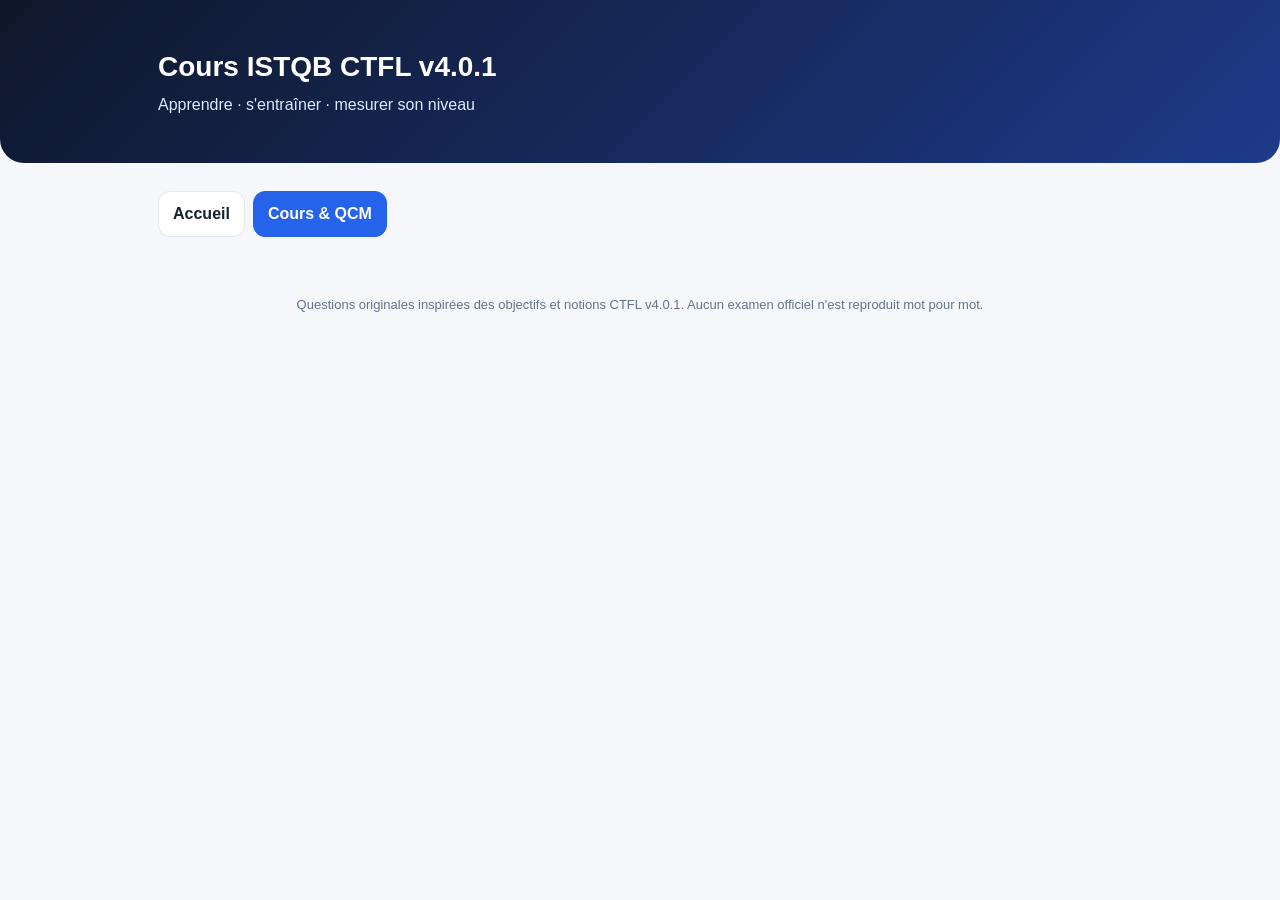
==== commit bd15e56f: "Add files via upload" ====
--- a/cours.html
+++ b/cours.html
@@ -1,362 +1,143 @@
 <!doctype html>
 <html lang="fr">
 <head>
-<meta charset="utf-8">
-<meta name="viewport" content="width=device-width,initial-scale=1,viewport-fit=cover">
-<meta name="theme-color" content="#111827">
-<link rel="manifest" href="manifest.json">
-<title>ISTQB CTFL v4.0.1 — Cours complet</title>
-<style>
-*{box-sizing:border-box}
-html{scroll-behavior:smooth}
-body{margin:0;font-family:-apple-system,BlinkMacSystemFont,"Segoe UI",sans-serif;background:#f5f7fb;color:#101828}
-header{background:#111827;color:#fff;padding:20px 16px;position:sticky;top:0;z-index:10}
-header h1{font-size:21px;margin:0 0 6px}
-header p{margin:0;color:#d0d5dd}
-main{max-width:820px;margin:auto;padding:16px 16px 110px}
-.card{background:#fff;border-radius:18px;padding:18px;margin:14px 0;box-shadow:0 2px 12px #0000000b}
-h2{font-size:24px;margin:5px 0 10px}
-h3{font-size:19px;margin:22px 0 8px}
-h4{font-size:16px;margin:18px 0 7px}
-p{line-height:1.62}
-li{line-height:1.62;margin:5px 0}
-ul,ol{padding-left:23px}
-.badge{display:inline-block;background:#eef2ff;color:#344054;padding:5px 9px;border-radius:99px;font-size:12px;font-weight:700}
-.chapter-menu a,.btn{display:block;text-decoration:none;color:#087ff5;border:1px solid #d0d5dd;border-radius:14px;padding:14px 12px;margin:9px 0;background:#fff;font-weight:700}
-.chapter-menu a:active{background:#eef6ff}
-.key{background:#f8fafc;border-left:4px solid #111827;padding:13px;border-radius:9px;margin-top:14px}
-.tip{background:#eff8ff;border-left:4px solid #2e90fa;padding:13px;border-radius:9px;margin-top:12px}
-.warning{background:#fffaeb;border-left:4px solid #f79009;padding:13px;border-radius:9px;margin-top:12px}
-.example{background:#f9f5ff;border-left:4px solid #7f56d9;padding:13px;border-radius:9px;margin-top:12px}
-table{width:100%;border-collapse:collapse;margin:10px 0;font-size:14px}
-th,td{border:1px solid #e4e7ec;padding:9px;text-align:left;vertical-align:top}
-th{background:#f9fafb}
-.back{color:#fff;text-decoration:none;display:inline-block;margin-top:12px}
-.back-top{display:block;text-decoration:none;color:#087ff5;font-weight:700;margin-top:14px}
-details{border:1px solid #eaecf0;border-radius:12px;padding:10px 12px;margin:9px 0;background:#fff}
-summary{font-weight:700;cursor:pointer}
-.small{font-size:13px;color:#667085}
-.formula{font-family:ui-monospace,SFMono-Regular,Menlo,monospace;background:#f2f4f7;padding:10px;border-radius:9px;display:block}
-</style>
+<meta charset="utf-8"><meta name="viewport" content="width=device-width,initial-scale=1,viewport-fit=cover">
+<meta name="theme-color" content="#1e3a8a"><meta name="apple-mobile-web-app-capable" content="yes">
+<link rel="manifest" href="./manifest.json"><link rel="stylesheet" href="./style.css">
+<title>ISTQB — Cours & QCM</title>
 </head>
-<body id="top">
-<header>
-<h1>📚 ISTQB CTFL v4.0.1 — Cours complet</h1>
-<p>Explications pédagogiques des 6 chapitres • 64 objectifs d'apprentissage</p>
-<a class="back" href="index.html">← Retour à l'application</a>
-</header>
-<main>
+<body>
+<header><div class="wrap"><h1 id="pageTitle">Cours ISTQB CTFL v4.0.1</h1><p>Apprendre · s'entraîner · mesurer son niveau</p></div></header>
+<div class="wrap">
+<nav class="nav"><a href="./index.html">Accueil</a><a class="active" href="./cours.html">Cours & QCM</a></nav>
+<div id="app"></div>
+</div>
+<footer>Questions originales inspirées des objectifs et notions CTFL v4.0.1. Aucun examen officiel n'est reproduit mot pour mot.</footer>
+<script src="./data.js"></script>
+<script>
+const courses=window.ISTQB_COURSES, questions=window.ISTQB_QUESTIONS;
+const params=new URLSearchParams(location.search);
+let mode='course', chapter=1, quizQuestions=[], current=0, answers={}, examIndex=null, timer=null, remaining=3600, submitted=false;
 
-<div class="card">
-<span class="badge">Comment utiliser ce cours</span>
-<h2>🎯 Objectif</h2>
-<p>Cette page transforme le contenu du syllabus officiel CTFL v4.0.1 en fiches de cours en français, avec des explications simples, des exemples et les points à mémoriser pour l'examen.</p>
-<div class="warning"><b>Important :</b> le syllabus officiel reste la référence. Le contenu ci-dessous est une synthèse pédagogique et ne reproduit pas le document officiel mot pour mot.</div>
-</div>
-
-<div class="card chapter-menu">
-<h2>📖 Les 6 chapitres</h2>
-<a href="#ch1">1 — Fondamentaux des tests</a>
-<a href="#ch2">2 — Tester pendant le cycle de vie</a>
-<a href="#ch3">3 — Test statique</a>
-<a href="#ch4">4 — Analyse et conception des tests</a>
-<a href="#ch5">5 — Gestion des activités de test</a>
-<a href="#ch6">6 — Outils de test</a>
-</div>
-
-<section id="ch1" class="card">
-<span class="badge">Chapitre 1</span>
-<h2>1. Fondamentaux des tests</h2>
-<p>Le test consiste à évaluer un produit de travail et à fournir des informations utiles aux parties prenantes. Il sert notamment à découvrir des défauts, vérifier des exigences et réduire l'incertitude et les risques.</p>
-
-<h3>1.1 Qu'est-ce que le test ?</h3>
-<ul>
-<li><b>Test dynamique :</b> le logiciel est exécuté et son comportement est observé.</li>
-<li><b>Test statique :</b> un produit de travail est examiné sans exécuter le logiciel.</li>
-<li>Le test ne se limite pas à « trouver des bugs » : il produit des informations permettant de prendre de meilleures décisions.</li>
-</ul>
-<div class="example"><b>Exemple :</b> pour une règle « le mot de passe doit contenir au moins 8 caractères », le test peut vérifier des valeurs de 7, 8 et 9 caractères et comparer le résultat au comportement attendu.</div>
-
-<h3>1.2 Pourquoi les tests sont-ils nécessaires ?</h3>
-<p>Un logiciel peut échouer parce qu'une personne a fait une erreur, qu'un défaut a été introduit dans un produit de travail ou qu'une condition particulière provoque une défaillance pendant l'exécution.</p>
-<ul>
-<li><b>Erreur humaine :</b> action ou décision incorrecte.</li>
-<li><b>Défaut :</b> problème introduit dans un élément logiciel ou documentaire.</li>
-<li><b>Défaillance :</b> comportement incorrect observé pendant l'exécution.</li>
-<li><b>Débogage :</b> recherche de la cause d'une défaillance et correction du défaut.</li>
-</ul>
-<div class="key"><b>Chaîne à mémoriser :</b> erreur → défaut → défaillance. Le test détecte des défaillances ; le débogage recherche et corrige les défauts qui les causent.</div>
-
-<h3>1.3 Les 7 principes du test</h3>
-<ol>
-<li><b>Les tests montrent la présence de défauts :</b> un test réussi ne prouve pas qu'il n'existe aucun défaut.</li>
-<li><b>Les tests exhaustifs sont impossibles :</b> il faut sélectionner et prioriser des tests intelligemment.</li>
-<li><b>Tester tôt :</b> commencer les activités de test dès que possible réduit le coût de correction des défauts.</li>
-<li><b>Regroupement des défauts :</b> une petite partie du système contient souvent une grande partie des défauts découverts.</li>
-<li><b>Paradoxe du pesticide :</b> si les mêmes tests sont répétés, ils deviennent moins efficaces pour trouver de nouveaux défauts ; il faut les faire évoluer.</li>
-<li><b>Le test dépend du contexte :</b> les méthodes adaptées à une application bancaire ne sont pas forcément adaptées à un jeu vidéo.</li>
-<li><b>Illusion de l'absence de défauts :</b> corriger beaucoup de défauts ne signifie pas automatiquement que le produit répond au besoin.</li>
-</ol>
-
-<h3>1.4 Processus de test</h3>
-<p>Les activités peuvent être itératives et réalisées en parallèle. Elles doivent être adaptées au contexte.</p>
-<ol>
-<li><b>Planification :</b> définir objectifs, approche, ressources et contraintes.</li>
-<li><b>Monitoring et contrôle :</b> suivre la progression et prendre des mesures correctives.</li>
-<li><b>Analyse :</b> examiner la base de test et identifier les conditions de test.</li>
-<li><b>Conception :</b> transformer les conditions de test en cas de test, données et procédures.</li>
-<li><b>Implémentation :</b> préparer les tests et leur environnement.</li>
-<li><b>Exécution :</b> exécuter les tests, comparer réel et attendu, enregistrer les résultats.</li>
-<li><b>Clôture :</b> archiver les éléments utiles, finaliser les rapports et capitaliser les enseignements.</li>
-</ol>
-
-<h3>1.5 Testware et traçabilité</h3>
-<p>Le <b>testware</b> regroupe les produits de travail produits ou utilisés pour le test : plan de test, conditions, cas, scripts, données, résultats, rapports de défauts, rapports de test, etc.</p>
-<p>La <b>traçabilité</b> permet de relier les exigences ou autres éléments de la base de test aux conditions, cas, résultats et défauts. Elle facilite la couverture, l'analyse d'impact et le reporting.</p>
-
-<h3>1.6 Rôles et compétences</h3>
-<p>Les responsabilités varient selon l'organisation. Un testeur doit notamment être analytique, curieux, rigoureux, communicatif et capable de travailler avec les autres. La collaboration est particulièrement importante dans les équipes Agile.</p>
-
-<h3>1.7 Psychologie du test</h3>
-<p>Le test peut révéler des problèmes dans le travail d'autres personnes. Il faut donc communiquer les faits sans chercher un coupable. Une culture constructive favorise le partage d'information et l'amélioration.</p>
-<div class="key"><b>À retenir pour l'examen :</b> les 7 principes, erreur/défaut/défaillance/débogage, activités du processus, testware et traçabilité.</div>
-<a class="back-top" href="#top">↑ Retour aux chapitres</a>
-</section>
-
-<section id="ch2" class="card">
-<span class="badge">Chapitre 2</span>
-<h2>2. Tester pendant le cycle de vie</h2>
-<h3>2.1 Test et cycle de développement</h3>
-<p>Le processus de développement influence le moment où les tests sont réalisés, les livrables disponibles, les responsabilités et le niveau d'automatisation.</p>
-<table><tr><th>Approche</th><th>Idée simple</th></tr>
-<tr><td>Séquentielle</td><td>Les activités suivent davantage des phases successives ; le feedback peut arriver plus tard.</td></tr>
-<tr><td>Itérative / incrémentale</td><td>Le produit évolue par petites portions ; les tests sont répétés à chaque itération.</td></tr>
-<tr><td>Agile</td><td>Collaboration, feedback fréquent, incréments courts et tests intégrés au travail de l'équipe.</td></tr></table>
-
-<h3>2.2 Tester dans Agile</h3>
-<ul>
-<li>Le testeur collabore avec les développeurs, analystes et représentants métier.</li>
-<li>Le test intervient tout au long de l'itération, pas uniquement à la fin.</li>
-<li>Les critères d'acceptation servent de base pour vérifier que la User Story répond au besoin.</li>
-<li>Le feedback rapide permet de détecter tôt les problèmes.</li>
-</ul>
-
-<h3>2.3 Approches TDD, BDD et ATDD</h3>
-<ul>
-<li><b>TDD :</b> le test est écrit avant le code de production ; le développement est guidé par le test.</li>
-<li><b>BDD :</b> on décrit le comportement attendu dans un langage compréhensible par les parties prenantes.</li>
-<li><b>ATDD :</b> l'équipe définit les tests d'acceptation avant ou pendant le développement, à partir des critères d'acceptation.</li>
-</ul>
-
-<h3>2.4 DevOps et shift-left</h3>
-<p><b>DevOps</b> rapproche développement et opérations et favorise l'automatisation, l'intégration continue, la livraison continue et le feedback rapide.</p>
-<p><b>Shift-left</b> signifie déplacer certaines activités de test plus tôt dans le cycle de développement afin de détecter les problèmes avant qu'ils ne deviennent coûteux.</p>
-
-<h3>2.5 Niveaux de test</h3>
-<table><tr><th>Niveau</th><th>Ce qu'on vérifie</th></tr>
-<tr><td>Test de composant</td><td>Une unité ou composant isolé.</td></tr>
-<tr><td>Intégration de composants</td><td>Les interactions entre composants.</td></tr>
-<tr><td>Intégration système</td><td>Les interactions entre systèmes ou services.</td></tr>
-<tr><td>Test système</td><td>Le comportement du système complet.</td></tr>
-<tr><td>Test d'acceptation</td><td>L'aptitude du système à répondre aux besoins métier et utilisateurs.</td></tr></table>
-
-<h3>2.6 Types de test</h3>
-<ul>
-<li><b>Fonctionnel :</b> vérifie ce que le système fait.</li>
-<li><b>Non fonctionnel :</b> vérifie des caractéristiques comme performance, sécurité, compatibilité ou utilisabilité.</li>
-<li><b>Test de confirmation :</b> vérifie qu'un défaut corrigé l'est effectivement.</li>
-<li><b>Test de régression :</b> recherche les effets indésirables introduits par une modification.</li>
-</ul>
-
-<h3>2.7 Maintenance</h3>
-<p>Les tests de maintenance interviennent après la mise en production ou lorsqu'un système existant est modifié. Les déclencheurs typiques sont une correction, une évolution, une migration, une mise à niveau ou le retrait d'un système.</p>
-<p>L'<b>analyse d'impact</b> aide à déterminer ce qui doit être retesté après une modification.</p>
-<div class="key"><b>À retenir :</b> niveau de test ≠ type de test. Confirmation = vérifier la correction ; régression = vérifier que le changement n'a pas cassé autre chose.</div>
-<a class="back-top" href="#top">↑ Retour aux chapitres</a>
-</section>
-
-<section id="ch3" class="card">
-<span class="badge">Chapitre 3</span>
-<h2>3. Test statique</h2>
-<h3>3.1 Principes</h3>
-<p>Le test statique examine un produit de travail sans exécuter le logiciel. Il peut porter sur des exigences, User Stories, modèles, spécifications, code ou documentation.</p>
-<div class="example"><b>Exemple :</b> lire une User Story et constater qu'elle contient deux règles contradictoires est une activité statique.</div>
-
-<h3>3.2 Pourquoi utiliser le test statique ?</h3>
-<ul>
-<li>Détecter tôt des ambiguïtés, incohérences, omissions ou violations de standards.</li>
-<li>Éviter qu'un défaut se propage vers les étapes suivantes.</li>
-<li>Obtenir du feedback rapidement.</li>
-<li>Réduire potentiellement le coût des corrections.</li>
-</ul>
-
-<h3>3.3 Analyse statique</h3>
-<p>Les outils d'analyse statique examinent automatiquement certains produits de travail. Pour le code, ils peuvent détecter des problèmes de style, de structure, de complexité ou certains défauts potentiels sans exécuter l'application.</p>
-
-<h3>3.4 Revues</h3>
-<table><tr><th>Type</th><th>Idée</th></tr>
-<tr><td>Revue informelle</td><td>Feedback léger, peu de formalisation.</td></tr>
-<tr><td>Walkthrough</td><td>L'auteur présente le produit et recueille des commentaires.</td></tr>
-<tr><td>Revue technique</td><td>Des personnes techniquement compétentes examinent le produit.</td></tr>
-<tr><td>Inspection</td><td>Revue très structurée, avec règles, rôles et critères définis.</td></tr></table>
-
-<h3>3.5 Processus de revue</h3>
-<p>Une revue efficace comporte généralement planification, préparation individuelle, réunion ou analyse selon le type de revue, correction des anomalies et suivi. Les participants doivent avoir un objectif clair et disposer du temps nécessaire.</p>
-<div class="tip"><b>Conseil :</b> critique le produit, pas la personne. Le but est d'améliorer la qualité.</div>
-<div class="key"><b>À retenir :</b> statique = sans exécution ; dynamique = avec exécution. Les revues peuvent concerner bien plus que le code.</div>
-<a class="back-top" href="#top">↑ Retour aux chapitres</a>
-</section>
-
-<section id="ch4" class="card">
-<span class="badge">Chapitre 4</span>
-<h2>4. Analyse et conception des tests</h2>
-<p>Ce chapitre apprend à transformer une base de test en conditions et cas de test à l'aide de techniques systématiques ou basées sur l'expérience.</p>
-
-<h3>4.1 Techniques boîte noire</h3>
-<h4>Partitions d'équivalence</h4>
-<p>On divise les données d'entrée en partitions dont les valeurs devraient être traitées de manière similaire. On sélectionne ensuite des représentants.</p>
-<div class="example"><b>Exemple :</b> âge autorisé de 18 à 65 ans → partitions : moins de 18, 18–65, plus de 65. Un représentant de chaque partition peut être choisi.</div>
-
-<h4>Analyse des valeurs limites</h4>
-<p>Les défauts se trouvent souvent aux frontières. On teste donc les valeurs autour d'une limite.</p>
-<div class="example"><b>Exemple :</b> minimum 18 → tester 17, 18 et 19.</div>
-
-<h4>Tables de décision</h4>
-<p>Utile lorsque le comportement dépend de plusieurs conditions combinées. Les colonnes représentent des règles et les lignes représentent conditions/actions.</p>
-
-<h4>Test des transitions d'état</h4>
-<p>On modélise les états d'un système et les événements qui provoquent les transitions. On vérifie les transitions valides et, selon la couverture recherchée, les comportements invalides.</p>
-
-<h3>4.2 Techniques boîte blanche</h3>
-<h4>Couverture des instructions</h4>
-<p>Mesure la proportion d'instructions exécutables exercées par les tests.</p>
-<h4>Couverture des branches</h4>
-<p>Mesure la proportion de branches du flux de contrôle exercées. Elle est généralement plus exigeante que la simple couverture des instructions.</p>
-<div class="warning"><b>Attention :</b> une couverture élevée ne prouve pas l'absence de défauts. Elle mesure ce qui a été exécuté, pas si le résultat était forcément correct.</div>
-
-<h3>4.3 Techniques basées sur l'expérience</h3>
-<ul>
-<li><b>Deviner les erreurs :</b> utiliser l'expérience pour anticiper les erreurs probables et concevoir des tests ciblés.</li>
-<li><b>Test exploratoire :</b> apprendre, concevoir et exécuter les tests en parallèle, avec une exploration guidée par des objectifs.</li>
-<li><b>Checklist :</b> utiliser une liste de points à vérifier issue de l'expérience, de standards ou de défauts connus.</li>
-</ul>
-
-<h3>4.4 Approches basées sur la collaboration</h3>
-<p>Les User Stories doivent être suffisamment claires, testables et orientées vers une valeur utilisateur. Les critères d'acceptation décrivent les conditions permettant de déterminer si la story est acceptable.</p>
-<p><b>ATDD</b> consiste à travailler ensemble pour définir les tests d'acceptation avant ou pendant le développement, afin d'aligner métier, développement et test.</p>
-
-<h3>4.5 Comment choisir une technique ?</h3>
-<p>Le choix dépend du contexte, des risques, du type de produit, des exigences, du temps disponible, du niveau de couverture recherché et des compétences de l'équipe.</p>
-<div class="key"><b>À mémoriser :</b> partitions = classes de données ; limites = frontières ; tables de décision = combinaisons de conditions ; états = comportement dépendant de l'état ; boîte blanche = structure interne ; expérience = connaissance du testeur.</div>
-<a class="back-top" href="#top">↑ Retour aux chapitres</a>
-</section>
-
-<section id="ch5" class="card">
-<span class="badge">Chapitre 5</span>
-<h2>5. Gestion des activités de test</h2>
-<h3>5.1 Planification des tests</h3>
-<p>Le plan de test définit comment les tests seront réalisés. Il peut préciser objectifs, périmètre, approche, ressources, responsabilités, calendrier, environnement, données, risques, critères d'entrée et de sortie.</p>
-<h4>Critères d'entrée</h4>
-<p>Conditions nécessaires pour commencer une activité de test, par exemple disponibilité d'une version testable, environnement prêt ou données disponibles.</p>
-<h4>Critères de sortie</h4>
-<p>Conditions utilisées pour décider qu'une activité est suffisamment terminée, par exemple couverture atteinte, niveau de défauts acceptable ou tests prévus exécutés.</p>
-
-<h3>5.2 Estimation</h3>
-<p>Une estimation peut utiliser des données historiques, l'avis d'experts, des métriques ou des techniques structurées.</p>
-<p>Pour une estimation à trois points pondérée :</p>
-<span class="formula">E = (a + 4m + b) / 6</span>
-<p><b>a</b> = estimation optimiste, <b>m</b> = estimation la plus probable, <b>b</b> = estimation pessimiste.</p>
-
-<h3>5.3 Priorisation et approche fondée sur les risques</h3>
-<p>Les tests peuvent être priorisés selon la criticité métier, les risques, la fréquence d'utilisation, les changements récents ou les défauts historiques.</p>
-<p>Un <b>risque</b> combine généralement une probabilité d'occurrence et un impact.</p>
-<table><tr><th>Risque projet</th><th>Risque produit</th></tr>
-<tr><td>Concerne la capacité à mener le projet : ressources, planning, compétences, outils, fournisseurs...</td><td>Concerne la qualité ou le comportement du produit : sécurité, performance, fonctionnalité, fiabilité...</td></tr></table>
-
-<h3>5.4 Monitoring, contrôle et reporting</h3>
-<ul>
-<li><b>Monitoring :</b> mesurer et comparer la situation réelle avec le plan.</li>
-<li><b>Contrôle :</b> décider et appliquer des actions pour atteindre les objectifs.</li>
-<li><b>Reporting :</b> communiquer l'état, les risques, les défauts, la couverture, l'effort et les tendances.</li>
-</ul>
-
-<h3>5.5 Gestion de configuration</h3>
-<p>La configuration permet de savoir précisément quelles versions des éléments logiciels, données et environnements ont été utilisées. Cela facilite la reproductibilité et l'analyse des résultats.</p>
-
-<h3>5.6 Gestion des défauts</h3>
-<p>Un rapport de défaut doit fournir assez d'information pour comprendre et reproduire le problème.</p>
-<ul>
-<li>identifiant et titre clair ;</li>
-<li>contexte et environnement ;</li>
-<li>étapes de reproduction ;</li>
-<li>résultat attendu et résultat réel ;</li>
-<li>preuves utiles : logs, captures, traces ;</li>
-<li>gravité/sévérité et priorité selon le processus de l'organisation ;</li>
-<li>statut et informations de traçabilité.</li>
-</ul>
-<div class="example"><b>Exemple :</b> « Bouton paiement inutilisable » est moins utile que « Sur Chrome 140, après saisie d'une carte valide, le clic sur Payer n'affiche aucune réponse ; attendu : confirmation de paiement ou message d'erreur ».</div>
-
-<h3>5.7 Clôture</h3>
-<p>À la fin, on vérifie les critères de sortie, archive les éléments pertinents, finalise les rapports et capture les enseignements utiles pour les prochains cycles.</p>
-<div class="key"><b>À retenir :</b> plan → risques → estimation → priorisation → exécution/monitoring → contrôle → reporting → clôture. Savoir distinguer risque projet et risque produit.</div>
-<a class="back-top" href="#top">↑ Retour aux chapitres</a>
-</section>
-
-<section id="ch6" class="card">
-<span class="badge">Chapitre 6</span>
-<h2>6. Outils de test</h2>
-<h3>6.1 Pourquoi utiliser des outils ?</h3>
-<p>Un outil peut soutenir une activité de test, améliorer la répétabilité, accélérer certaines tâches et fournir des informations plus facilement. Il ne remplace cependant pas la stratégie, l'analyse et le jugement humain.</p>
-
-<h3>6.2 Catégories d'outils</h3>
-<ul>
-<li>gestion des tests et du travail ;</li>
-<li>gestion des exigences et traçabilité ;</li>
-<li>revues et analyse statique ;</li>
-<li>conception et implémentation des tests ;</li>
-<li>exécution et couverture ;</li>
-<li>tests non fonctionnels ;</li>
-<li>DevOps et CI/CD ;</li>
-<li>collaboration et communication ;</li>
-<li>virtualisation et environnements.</li>
-</ul>
-
-<h3>6.3 Automatisation des tests</h3>
-<h4>Bénéfices</h4>
-<ul>
-<li>exécution rapide et répétable ;</li>
-<li>feedback plus fréquent ;</li>
-<li>réduction des tâches manuelles répétitives ;</li>
-<li>mesures et rapports plus réguliers ;</li>
-<li>possibilité d'exécuter des suites importantes dans un pipeline.</li>
-</ul>
-<h4>Risques et limites</h4>
-<ul>
-<li>coût initial et maintenance ;</li>
-<li>scripts fragiles ou difficiles à maintenir ;</li>
-<li>fausse confiance si les tests automatisés sont mal conçus ;</li>
-<li>automatisation d'un mauvais test ou d'un scénario peu stable ;</li>
-<li>besoin de compétences et d'une stratégie adaptée.</li>
-</ul>
-<div class="key"><b>À retenir :</b> automatiser une activité ne la rend pas automatiquement meilleure. Il faut choisir quoi automatiser, pourquoi, à quel niveau et comment maintenir l'automatisation.</div>
-<a class="back-top" href="#top">↑ Retour aux chapitres</a>
-</section>
-
-<div class="card">
-<h2>🧠 Fiche express avant examen</h2>
-<ul>
-<li><b>7 principes :</b> présence des défauts, exhaustivité impossible, test précoce, regroupement, pesticide, contexte, illusion d'absence.</li>
-<li><b>Erreur → défaut → défaillance</b> ; débogage ≠ test.</li>
-<li><b>Confirmation</b> = vérifier une correction ; <b>régression</b> = chercher les effets indésirables d'un changement.</li>
-<li><b>EP</b> = partitions ; <b>BVA</b> = frontières ; <b>table de décision</b> = combinaisons ; <b>états</b> = transitions.</li>
-<li><b>Couverture des instructions</b> et <b>couverture des branches</b> : mesures de couverture structurelle.</li>
-<li><b>Risque projet</b> = capacité à réaliser le projet ; <b>risque produit</b> = qualité/comportement du produit.</li>
-<li><b>Critères d'entrée</b> = démarrer ; <b>critères de sortie</b> = terminer.</li>
-<li><b>Automatisation</b> : bénéfices mais aussi coûts, maintenance et risques.</li>
-</ul>
-<div class="tip"><b>Examen CTFL :</b> 40 questions, score de réussite 26/40, durée standard 60 minutes. Une extension de 25 % peut s'appliquer lorsque l'examen n'est pas dans la langue maternelle du candidat.</div>
-</div>
-
-</main>
-</body>
-</html>
+function esc(s){return String(s).replace(/[&<>"']/g,m=>({'&':'&amp;','<':'&lt;','>':'&gt;','"':'&quot;',"'":'&#039;'}[m]))}
+function home(){location.href='./index.html'}
+function renderCourse(){
+ mode='course';
+ const hash=(location.hash||'').replace('#ch','');
+ chapter=parseInt(hash)||1;
+ const c=courses[chapter];
+ document.getElementById('pageTitle').textContent=c.title;
+ document.getElementById('app').innerHTML=`
+ <div class="card"><span class="badge">CHAPITRE ${chapter}</span><h2>${c.title}</h2><p>${c.intro}</p></div>
+ <div class="actions">
+ ${Object.keys(courses).map(k=>`<a class="btn ${+k===chapter?'primary':''}" href="./cours.html#ch${k}">Ch. ${k}</a>`).join('')}
+ <a class="btn" href="./cours.html?quiz=${chapter}">📝 QCM du chapitre</a>
+ </div>
+ <div class="card" style="margin-top:14px">${c.sections.map((s,i)=>`<div class="section"><h3>${i+1}. ${esc(s[0])}</h3><p>${esc(s[1])}</p></div>`).join('')}</div>
+ <div class="card"><h2>🧠 Fiche express</h2><ul class="list">
+ ${chapter===1?'<li>7 principes de test</li><li>Test ≠ débogage</li><li>Traçabilité et activités de test</li>':''}
+ ${chapter===2?'<li>Niveaux de test</li><li>Tests fonctionnels/non fonctionnels</li><li>Agile, régression, maintenance</li>':''}
+ ${chapter===3?'<li>Revues et analyse statique</li><li>Objectifs, rôles, préparation</li><li>Culture constructive</li>':''}
+ ${chapter===4?'<li>Équivalence</li><li>Valeurs limites</li><li>Tables de décision</li><li>Transitions d’état</li><li>Exploratoire/checklists</li>':''}
+ ${chapter===5?'<li>Planification et risques</li><li>Priorisation et suivi</li><li>Défauts, testware, configuration</li>':''}
+ ${chapter===6?'<li>Bénéfices et risques des outils</li><li>Automatisation</li><li>Choix et introduction d’un outil</li>':''}
+ </ul></div>`;
+}
+function startQuiz(ch){
+ mode='quiz';chapter=+ch;current=0;answers={};submitted=false;
+ quizQuestions=questions.filter(x=>x.ch===chapter).sort(()=>Math.random()-.5);
+ document.getElementById('pageTitle').textContent='QCM — '+courses[chapter].title;
+ renderQuiz();
+}
+function startExam(idx){
+ mode='exam';examIndex=+idx;current=0;answers={};submitted=false;remaining=3600;
+ const ids=window.ISTQB_MOCKS[examIndex];
+ quizQuestions=ids.map(id=>questions.find(x=>x.id===id));
+ document.getElementById('pageTitle').textContent='Examen blanc '+(examIndex+1);
+ renderQuiz();
+ startTimer();
+}
+function renderQuiz(){
+ const total=quizQuestions.length, q=quizQuestions[current], selected=answers[q.id];
+ const isExam=mode==='exam';
+ document.getElementById('app').innerHTML=`
+ <div class="quiz-head">
+ <div style="display:flex;justify-content:space-between;gap:10px;align-items:center">
+ <div><b>${isExam?'Examen blanc':'QCM chapitre'}</b><div class="muted small">Question ${current+1}/${total}</div></div>
+ ${isExam?'<div id="timer" class="timer">60:00</div>':''}
+ </div>
+ <div class="progress" style="margin-top:8px"><span style="width:${((current+1)/total)*100}%"></span></div>
+ </div>
+ <div class="question">
+ <div class="badge">Chapitre ${q.ch}</div>
+ <h2>${esc(q.q)}</h2>
+ ${q.options.map((o,i)=>`<button class="option ${selected===i?'selected':''}" onclick="choose(${i})">${String.fromCharCode(65+i)}. ${esc(o)}</button>`).join('')}
+ </div>
+ <div class="actions">
+ <button class="btn" onclick="prevQ()" ${current===0?'disabled':''}>← Précédente</button>
+ <button class="btn" onclick="nextQ()">${current===total-1?(isExam?'Terminer':'Voir le résultat'):'Suivante →'}</button>
+ ${isExam?'<button class="btn" onclick="submitExam()">Terminer maintenant</button>':''}
+ <button class="btn" onclick="goBack()">Quitter</button>
+ </div>
+ <div class="card" style="margin-top:12px"><b>Navigation</b><div class="navgrid">
+ ${quizQuestions.map((x,i)=>`<button class="qnum ${i===current?'current':''} ${answers[x.id]!==undefined?'done':''}" onclick="goQ(${i})">${i+1}</button>`).join('')}
+ </div><p class="muted small">${Object.keys(answers).length}/${total} question(s) répondue(s).</p></div>`;
+ if(isExam) updateTimer();
+}
+function choose(i){answers[quizQuestions[current].id]=i;renderQuiz()}
+function nextQ(){if(current<quizQuestions.length-1){current++;renderQuiz()}else finishQuiz()}
+function prevQ(){if(current>0){current--;renderQuiz()}}
+function goQ(i){current=i;renderQuiz()}
+function goBack(){if(confirm('Quitter cette session ? La progression de ce QCM ne sera pas conservée.')){if(timer)clearInterval(timer);renderCourse()}}
+function startTimer(){
+ if(timer)clearInterval(timer);
+ timer=setInterval(()=>{remaining--;updateTimer();if(remaining<=0){clearInterval(timer);alert('Temps écoulé : l’examen est automatiquement terminé.');finishExam(true)}},1000);
+}
+function updateTimer(){
+ const el=document.getElementById('timer');if(!el)return;
+ const m=Math.floor(remaining/60),s=remaining%60;el.textContent=String(m).padStart(2,'0')+':'+String(s).padStart(2,'0');
+ el.classList.toggle('warning',remaining<=900&&remaining>300);el.classList.toggle('danger',remaining<=300);
+}
+function submitExam(){if(confirm('Terminer l’examen maintenant ?'))finishExam(false)}
+function finishQuiz(){
+ submitted=true;
+ const total=quizQuestions.length;let score=0;
+ quizQuestions.forEach(x=>{if(answers[x.id]===x.answer)score++});
+ renderResult(score,total,false);
+}
+function finishExam(auto){
+ if(submitted)return;submitted=true;if(timer)clearInterval(timer);
+ const total=quizQuestions.length;let score=0;
+ quizQuestions.forEach(x=>{if(answers[x.id]===x.answer)score++});
+ const stats=JSON.parse(localStorage.getItem('istqbStats')||'[]');
+ stats.push({date:new Date().toISOString(),score,auto});
+ localStorage.setItem('istqbStats',JSON.stringify(stats.slice(-30)));
+ renderResult(score,total,true);
+}
+function renderResult(score,total,isExam){
+ const pass=isExam?(score>=26):(score/total>=.7);
+ document.getElementById('pageTitle').textContent='Résultat';
+ let review=quizQuestions.map((x,i)=>{
+   const a=answers[x.id], ok=a===x.answer;
+   return `<div class="review ${ok?'good':'bad'}"><b>${i+1}. ${esc(x.q)}</b>
+   <p><b>${ok?'✓ Correct':'✗ Incorrect'}</b> — Bonne réponse : <b>${String.fromCharCode(65+x.answer)}. ${esc(x.options[x.answer])}</b></p>
+   ${a===undefined?'<p>Tu n’as pas répondu à cette question.</p>':(!ok?`<p>Ta réponse : ${String.fromCharCode(65+a)}. ${esc(x.options[a])}</p>`:'')}
+   <p class="muted">${esc(x.explanation)}</p>${x.objective?`<span class="badge">Objectif ${esc(x.objective)}</span>`:''}</div>`;
+ }).join('');
+ document.getElementById('app').innerHTML=`
+ <div class="result"><span class="badge">RESULTAT</span><h2 class="${pass?'pass':'fail'}">${score}/${total} — ${Math.round(score/total*100)}%</h2>
+ <p>${isExam?(pass?'🎉 Réussi — seuil CTFL : 26/40.':'❌ Non réussi — seuil CTFL : 26/40.'):(pass?'Bon niveau sur ce chapitre.':'À revoir : relis le cours puis refais le QCM.')}</p>
+ <div class="actions"><button class="btn primary" onclick="${isExam?'location.href=\\'./index.html\\'':'location.href=\\'./cours.html#ch'+chapter+'\\''}">Continuer</button>
+ <button class="btn" onclick="location.reload()">Recommencer</button></div></div>
+ <h2>Correction détaillée</h2>${review}`;
+}
+function init(){
+ if(params.has('quiz'))return startQuiz(params.get('quiz'));
+ if(params.has('exam'))return startExam(params.get('exam'));
+ renderCourse();
+}
+window.addEventListener('hashchange',()=>{if(!params.has('quiz')&&!params.has('exam'))renderCourse()});
+init();
+if('serviceWorker' in navigator) navigator.serviceWorker.register('./sw.js').catch(()=>{});
+</script>
+</body></html>
--- a/style.css
+++ b/style.css
@@ -0,0 +1,24 @@
+
+:root{--bg:#f5f7fb;--card:#fff;--text:#172033;--muted:#64748b;--accent:#2563eb;--accent2:#1d4ed8;--ok:#16a34a;--bad:#dc2626;--warn:#f59e0b;--border:#e2e8f0}
+*{box-sizing:border-box} body{margin:0;font-family:-apple-system,BlinkMacSystemFont,"Segoe UI",Roboto,Arial,sans-serif;background:var(--bg);color:var(--text);line-height:1.5}
+a{color:inherit;text-decoration:none}.wrap{max-width:1000px;margin:auto;padding:18px}
+header{background:linear-gradient(135deg,#0f172a,#1e3a8a);color:white;padding:28px 18px;border-radius:0 0 24px 24px}
+header h1{margin:0 0 5px;font-size:28px} header p{margin:0;color:#dbeafe}
+.nav{display:flex;gap:8px;overflow:auto;padding:10px 0}.nav a,.btn{border:1px solid var(--border);background:var(--card);padding:10px 14px;border-radius:12px;font-weight:650;cursor:pointer}
+.nav a.active,.btn.primary{background:var(--accent);color:#fff;border-color:var(--accent)}
+.grid{display:grid;grid-template-columns:repeat(auto-fit,minmax(220px,1fr));gap:14px}.card{background:var(--card);border:1px solid var(--border);border-radius:18px;padding:18px;box-shadow:0 5px 18px rgba(15,23,42,.05)}
+.card h2,.card h3{margin-top:0}.muted{color:var(--muted)}.small{font-size:13px}.badge{display:inline-block;padding:4px 9px;border-radius:999px;background:#eff6ff;color:#1d4ed8;font-size:12px;font-weight:700}
+.stats{display:grid;grid-template-columns:repeat(3,1fr);gap:10px;margin:14px 0}.stat{background:#fff;border:1px solid var(--border);border-radius:15px;padding:13px;text-align:center}.stat b{display:block;font-size:24px}
+.chapter-card{min-height:160px;display:flex;flex-direction:column;justify-content:space-between}.chapter-num{font-size:13px;font-weight:800;color:var(--accent)}
+.list{padding-left:20px}.section{margin:18px 0}.section h3{font-size:20px}.callout{padding:14px;border-left:4px solid var(--accent);background:#eff6ff;border-radius:10px}
+table{width:100%;border-collapse:collapse;background:white;border-radius:12px;overflow:hidden}th,td{padding:10px;border-bottom:1px solid var(--border);text-align:left}th{background:#f8fafc}
+.quiz-head{position:sticky;top:0;z-index:5;background:rgba(245,247,251,.96);backdrop-filter:blur(10px);padding:10px 0}
+.progress{height:8px;background:#e2e8f0;border-radius:99px;overflow:hidden}.progress>span{display:block;height:100%;background:var(--accent);transition:.2s}
+.question{background:#fff;border:1px solid var(--border);border-radius:18px;padding:18px;margin-top:12px}.question h2{font-size:20px}
+.option{display:block;width:100%;text-align:left;border:1px solid var(--border);background:#fff;padding:14px;margin:9px 0;border-radius:13px;font-size:16px;cursor:pointer}.option:hover{border-color:#93c5fd}.option.selected{border-color:var(--accent);background:#eff6ff}
+.actions{display:flex;gap:8px;flex-wrap:wrap;margin-top:14px}.timer{font-variant-numeric:tabular-nums;font-size:20px;font-weight:800}.timer.warning{color:var(--warn)}.timer.danger{color:var(--bad)}
+.navgrid{display:grid;grid-template-columns:repeat(8,1fr);gap:6px;margin-top:10px}.qnum{padding:8px 4px;border:1px solid var(--border);border-radius:9px;background:#fff;cursor:pointer;font-size:12px}.qnum.current{outline:2px solid var(--accent)}.qnum.done{background:#dbeafe}.qnum.correct{background:#dcfce7}.qnum.wrong{background:#fee2e2}
+.result{padding:18px;border-radius:18px;background:#fff;border:1px solid var(--border)}.pass{color:var(--ok)}.fail{color:var(--bad)}
+.review{margin-top:10px;padding:14px;border:1px solid var(--border);border-radius:14px}.review.bad{border-left:5px solid var(--bad)}.review.good{border-left:5px solid var(--ok)}
+footer{padding:30px 18px;color:var(--muted);text-align:center;font-size:13px}
+@media(max-width:600px){.wrap{padding:12px}.stats{grid-template-columns:1fr 1fr 1fr}.stat b{font-size:19px}.navgrid{grid-template-columns:repeat(8,1fr)}header h1{font-size:24px}.question h2{font-size:18px}}
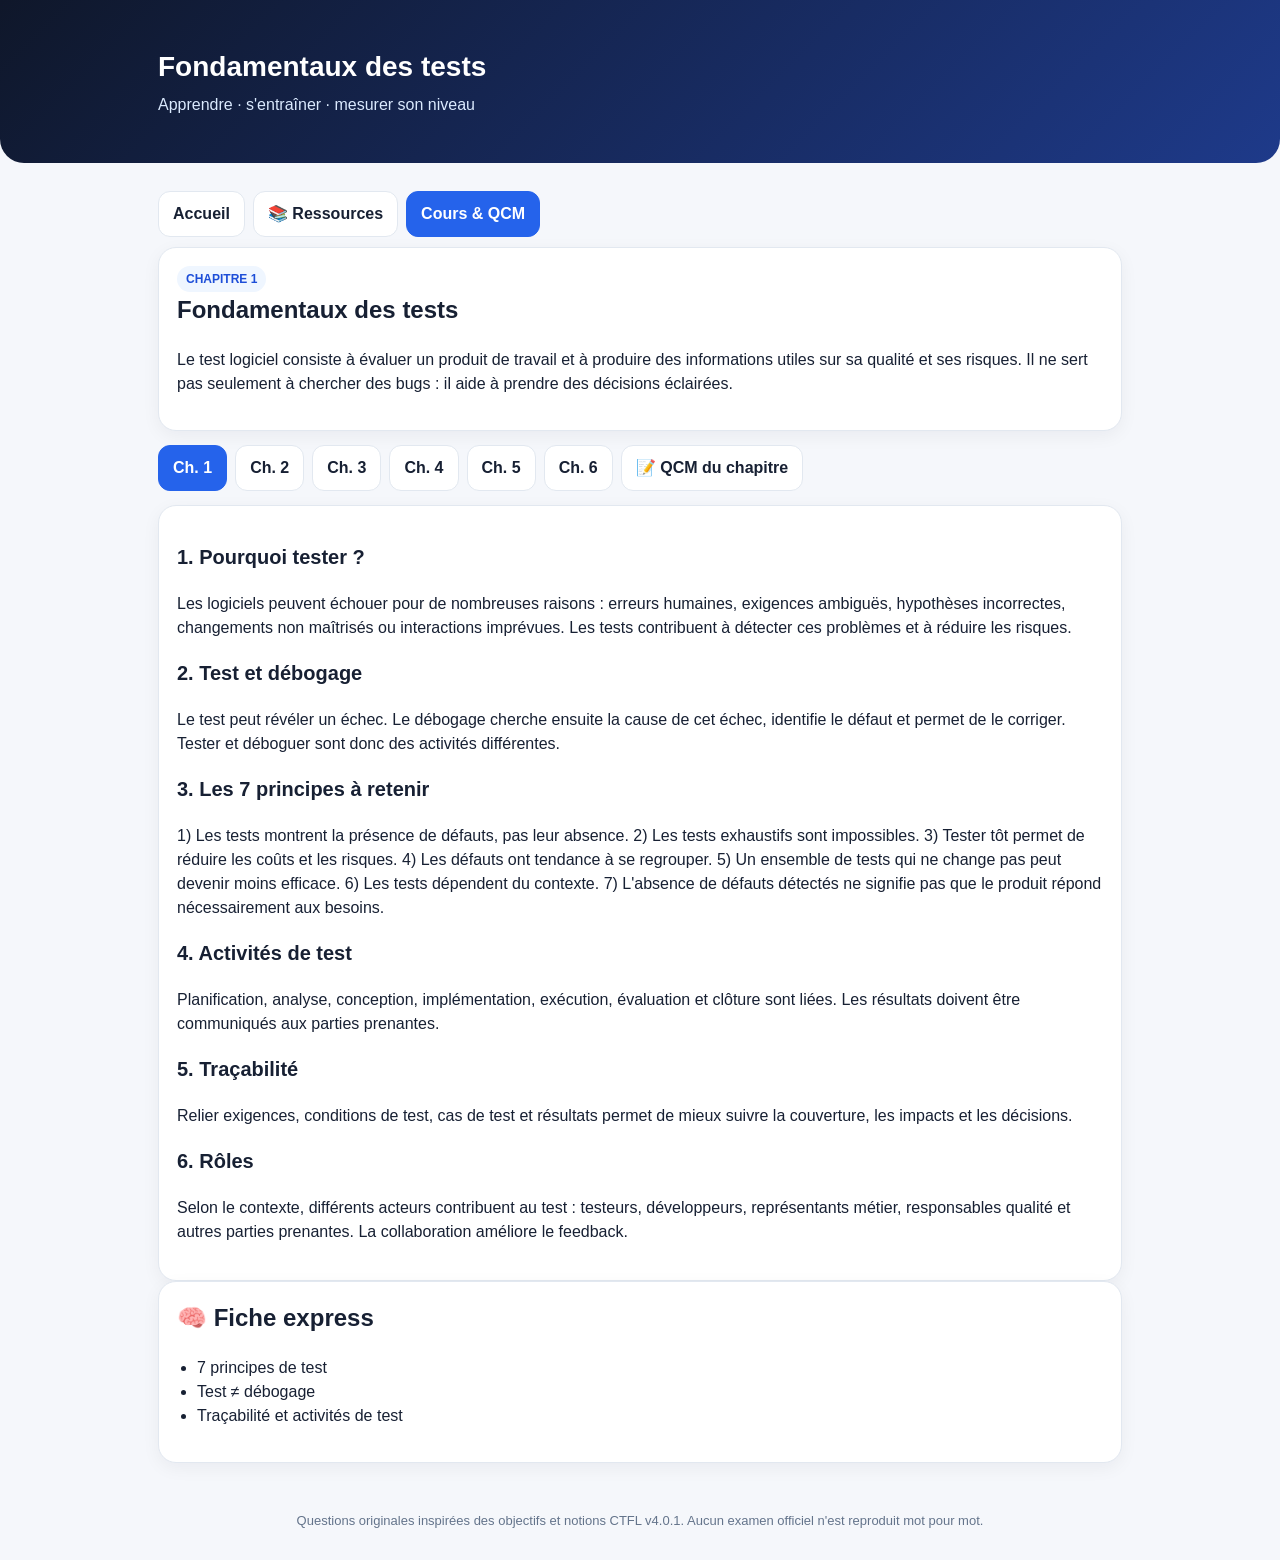
==== commit 8757a07b: "Add files via upload" ====
--- a/cours.html
+++ b/cours.html
@@ -9,7 +9,8 @@
 <body>
 <header><div class="wrap"><h1 id="pageTitle">Cours ISTQB CTFL v4.0.1</h1><p>Apprendre · s'entraîner · mesurer son niveau</p></div></header>
 <div class="wrap">
-<nav class="nav"><a href="./index.html">Accueil</a><a class="active" href="./cours.html">Cours & QCM</a></nav>
+<nav class="nav"><a href="./index.html">Accueil</a>
+<a href="./ressources.html">📚 Ressources</a><a class="active" href="./cours.html">Cours & QCM</a></nav>
 <div id="app"></div>
 </div>
 <footer>Questions originales inspirées des objectifs et notions CTFL v4.0.1. Aucun examen officiel n'est reproduit mot pour mot.</footer>
@@ -127,7 +128,7 @@
  document.getElementById('app').innerHTML=`
  <div class="result"><span class="badge">RESULTAT</span><h2 class="${pass?'pass':'fail'}">${score}/${total} — ${Math.round(score/total*100)}%</h2>
  <p>${isExam?(pass?'🎉 Réussi — seuil CTFL : 26/40.':'❌ Non réussi — seuil CTFL : 26/40.'):(pass?'Bon niveau sur ce chapitre.':'À revoir : relis le cours puis refais le QCM.')}</p>
- <div class="actions"><button class="btn primary" onclick="${isExam?'location.href=\\'./index.html\\'':'location.href=\\'./cours.html#ch'+chapter+'\\''}">Continuer</button>
+ <div class="actions"><button class="btn primary" onclick="${isExam ? "location.href='./index.html'" : "location.href='./cours.html#ch"+chapter+"'"}">Continuer</button>
  <button class="btn" onclick="location.reload()">Recommencer</button></div></div>
  <h2>Correction détaillée</h2>${review}`;
 }
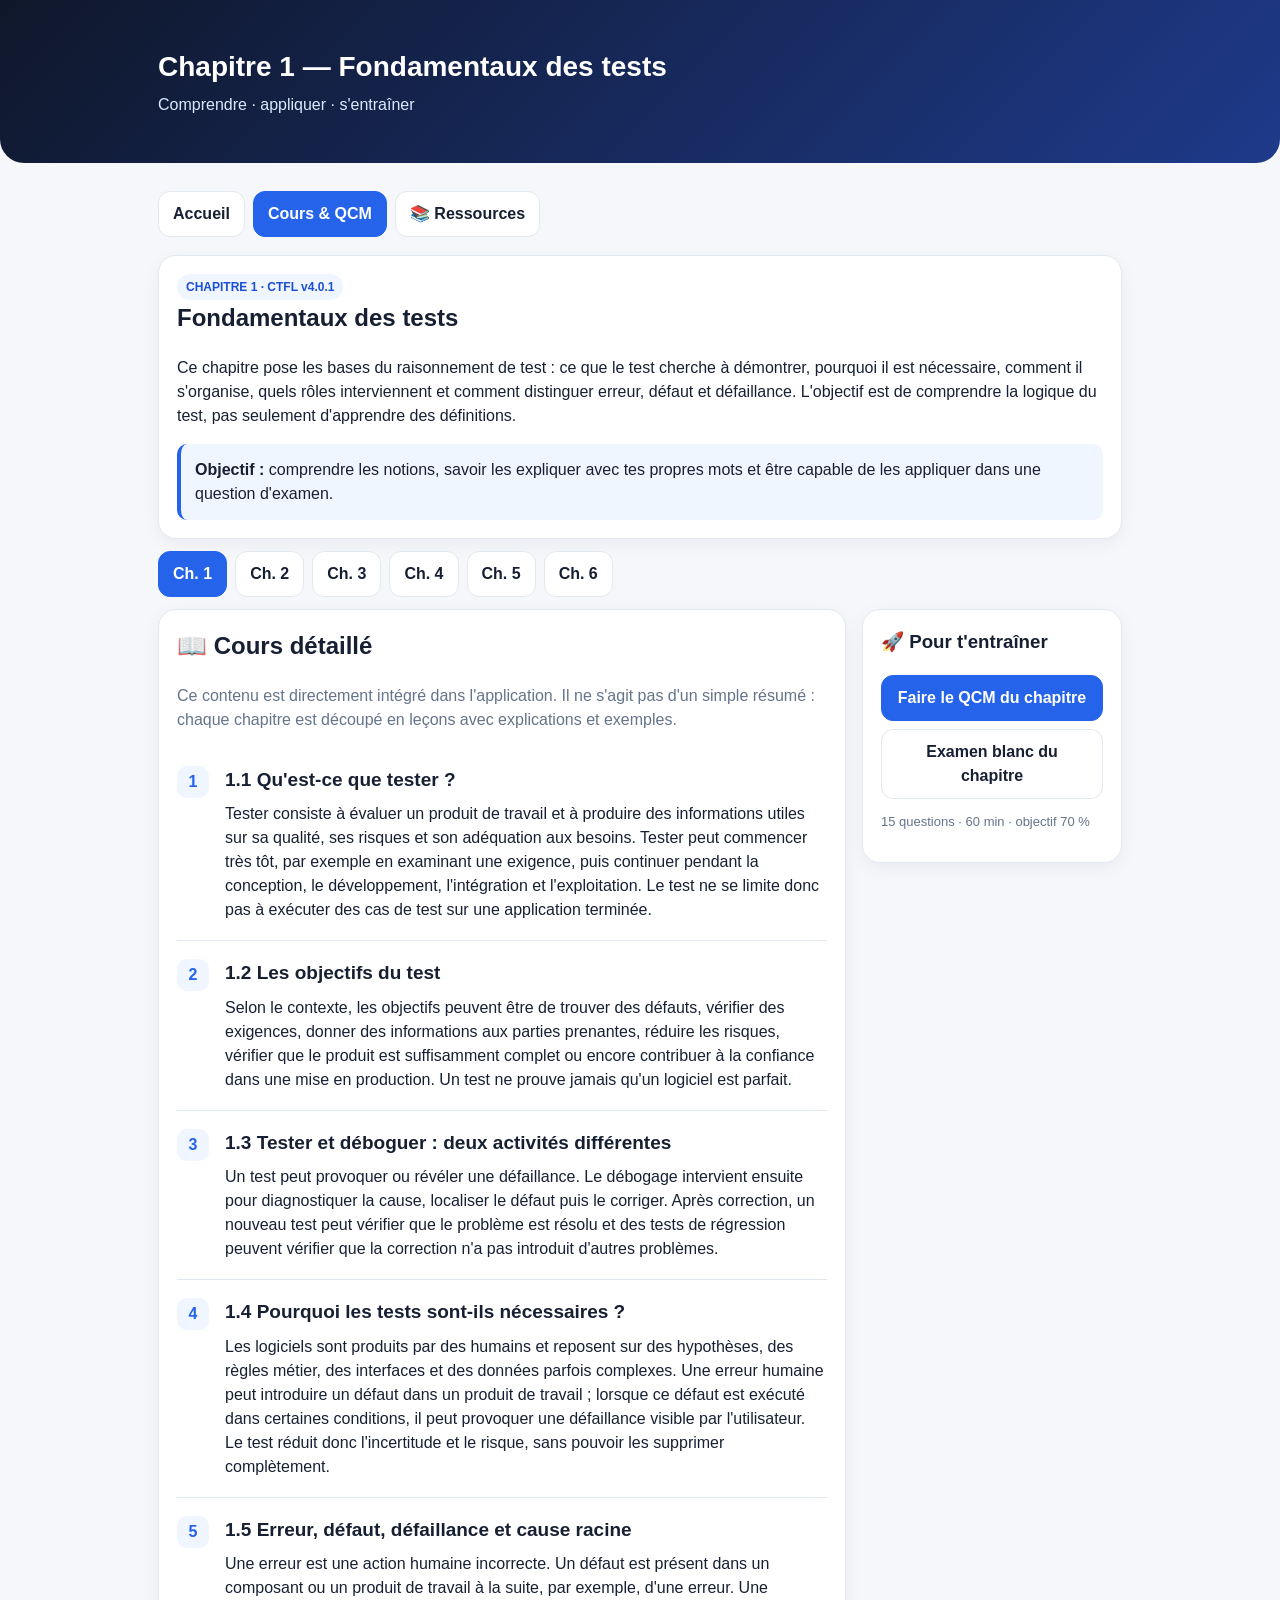
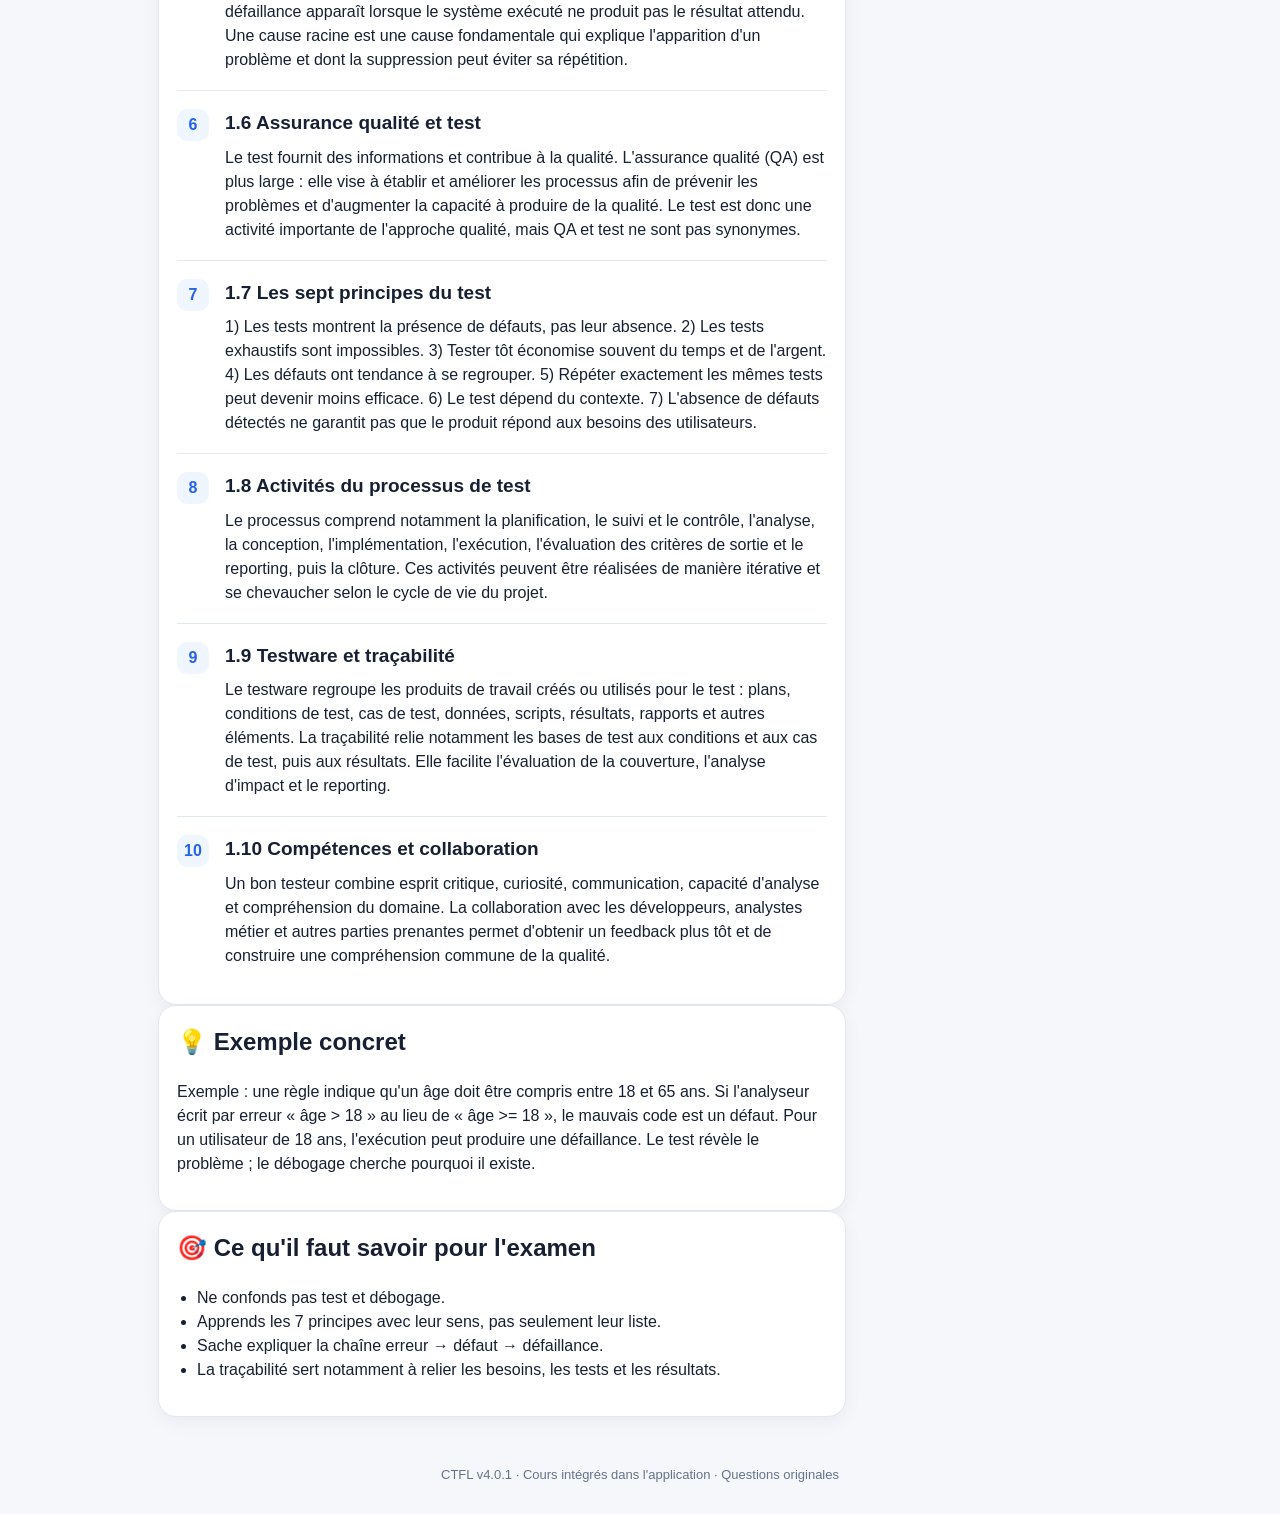
==== commit 1eff5ab9: "Add files via upload" ====
--- a/cours.html
+++ b/cours.html
@@ -1,144 +1,26 @@
-<!doctype html>
-<html lang="fr">
-<head>
-<meta charset="utf-8"><meta name="viewport" content="width=device-width,initial-scale=1,viewport-fit=cover">
-<meta name="theme-color" content="#1e3a8a"><meta name="apple-mobile-web-app-capable" content="yes">
-<link rel="manifest" href="./manifest.json"><link rel="stylesheet" href="./style.css">
-<title>ISTQB — Cours & QCM</title>
-</head>
-<body>
-<header><div class="wrap"><h1 id="pageTitle">Cours ISTQB CTFL v4.0.1</h1><p>Apprendre · s'entraîner · mesurer son niveau</p></div></header>
-<div class="wrap">
-<nav class="nav"><a href="./index.html">Accueil</a>
-<a href="./ressources.html">📚 Ressources</a><a class="active" href="./cours.html">Cours & QCM</a></nav>
-<div id="app"></div>
-</div>
-<footer>Questions originales inspirées des objectifs et notions CTFL v4.0.1. Aucun examen officiel n'est reproduit mot pour mot.</footer>
-<script src="./data.js"></script>
-<script>
-const courses=window.ISTQB_COURSES, questions=window.ISTQB_QUESTIONS;
-const params=new URLSearchParams(location.search);
-let mode='course', chapter=1, quizQuestions=[], current=0, answers={}, examIndex=null, timer=null, remaining=3600, submitted=false;
-
+<!doctype html><html lang="fr"><head><meta charset="utf-8"><meta name="viewport" content="width=device-width,initial-scale=1,viewport-fit=cover"><meta name="theme-color" content="#1e3a8a"><meta name="apple-mobile-web-app-capable" content="yes"><link rel="manifest" href="./manifest.json"><link rel="stylesheet" href="./style.css"><title>ISTQB — Cours & QCM</title></head><body><header><div class="wrap"><h1 id="pageTitle">Cours ISTQB CTFL v4.0.1</h1><p>Comprendre · appliquer · s'entraîner</p></div></header><div class="wrap"><nav class="nav"><a href="./index.html">Accueil</a><a class="active" href="./cours.html">Cours & QCM</a><a href="./ressources.html">📚 Ressources</a></nav><div id="app"></div></div><footer>CTFL v4.0.1 · Cours intégrés dans l'application · Questions originales</footer><script src="./data.js"></script><script>
+const courses=window.ISTQB_COURSES,questions=window.ISTQB_QUESTIONS;const params=new URLSearchParams(location.search);let mode='course',chapter=1,quizQuestions=[],current=0,answers={},examIndex=null,timer=null,remaining=3600,submitted=false,examLabel='';
 function esc(s){return String(s).replace(/[&<>"']/g,m=>({'&':'&amp;','<':'&lt;','>':'&gt;','"':'&quot;',"'":'&#039;'}[m]))}
-function home(){location.href='./index.html'}
-function renderCourse(){
- mode='course';
- const hash=(location.hash||'').replace('#ch','');
- chapter=parseInt(hash)||1;
- const c=courses[chapter];
- document.getElementById('pageTitle').textContent=c.title;
- document.getElementById('app').innerHTML=`
- <div class="card"><span class="badge">CHAPITRE ${chapter}</span><h2>${c.title}</h2><p>${c.intro}</p></div>
- <div class="actions">
- ${Object.keys(courses).map(k=>`<a class="btn ${+k===chapter?'primary':''}" href="./cours.html#ch${k}">Ch. ${k}</a>`).join('')}
- <a class="btn" href="./cours.html?quiz=${chapter}">📝 QCM du chapitre</a>
- </div>
- <div class="card" style="margin-top:14px">${c.sections.map((s,i)=>`<div class="section"><h3>${i+1}. ${esc(s[0])}</h3><p>${esc(s[1])}</p></div>`).join('')}</div>
- <div class="card"><h2>🧠 Fiche express</h2><ul class="list">
- ${chapter===1?'<li>7 principes de test</li><li>Test ≠ débogage</li><li>Traçabilité et activités de test</li>':''}
- ${chapter===2?'<li>Niveaux de test</li><li>Tests fonctionnels/non fonctionnels</li><li>Agile, régression, maintenance</li>':''}
- ${chapter===3?'<li>Revues et analyse statique</li><li>Objectifs, rôles, préparation</li><li>Culture constructive</li>':''}
- ${chapter===4?'<li>Équivalence</li><li>Valeurs limites</li><li>Tables de décision</li><li>Transitions d’état</li><li>Exploratoire/checklists</li>':''}
- ${chapter===5?'<li>Planification et risques</li><li>Priorisation et suivi</li><li>Défauts, testware, configuration</li>':''}
- ${chapter===6?'<li>Bénéfices et risques des outils</li><li>Automatisation</li><li>Choix et introduction d’un outil</li>':''}
- </ul></div>`;
-}
-function startQuiz(ch){
- mode='quiz';chapter=+ch;current=0;answers={};submitted=false;
- quizQuestions=questions.filter(x=>x.ch===chapter).sort(()=>Math.random()-.5);
- document.getElementById('pageTitle').textContent='QCM — '+courses[chapter].title;
- renderQuiz();
-}
-function startExam(idx){
- mode='exam';examIndex=+idx;current=0;answers={};submitted=false;remaining=3600;
- const ids=window.ISTQB_MOCKS[examIndex];
- quizQuestions=ids.map(id=>questions.find(x=>x.id===id));
- document.getElementById('pageTitle').textContent='Examen blanc '+(examIndex+1);
- renderQuiz();
- startTimer();
-}
-function renderQuiz(){
- const total=quizQuestions.length, q=quizQuestions[current], selected=answers[q.id];
- const isExam=mode==='exam';
- document.getElementById('app').innerHTML=`
- <div class="quiz-head">
- <div style="display:flex;justify-content:space-between;gap:10px;align-items:center">
- <div><b>${isExam?'Examen blanc':'QCM chapitre'}</b><div class="muted small">Question ${current+1}/${total}</div></div>
- ${isExam?'<div id="timer" class="timer">60:00</div>':''}
- </div>
- <div class="progress" style="margin-top:8px"><span style="width:${((current+1)/total)*100}%"></span></div>
- </div>
- <div class="question">
- <div class="badge">Chapitre ${q.ch}</div>
- <h2>${esc(q.q)}</h2>
- ${q.options.map((o,i)=>`<button class="option ${selected===i?'selected':''}" onclick="choose(${i})">${String.fromCharCode(65+i)}. ${esc(o)}</button>`).join('')}
- </div>
- <div class="actions">
- <button class="btn" onclick="prevQ()" ${current===0?'disabled':''}>← Précédente</button>
- <button class="btn" onclick="nextQ()">${current===total-1?(isExam?'Terminer':'Voir le résultat'):'Suivante →'}</button>
- ${isExam?'<button class="btn" onclick="submitExam()">Terminer maintenant</button>':''}
- <button class="btn" onclick="goBack()">Quitter</button>
- </div>
- <div class="card" style="margin-top:12px"><b>Navigation</b><div class="navgrid">
- ${quizQuestions.map((x,i)=>`<button class="qnum ${i===current?'current':''} ${answers[x.id]!==undefined?'done':''}" onclick="goQ(${i})">${i+1}</button>`).join('')}
- </div><p class="muted small">${Object.keys(answers).length}/${total} question(s) répondue(s).</p></div>`;
- if(isExam) updateTimer();
-}
-function choose(i){answers[quizQuestions[current].id]=i;renderQuiz()}
-function nextQ(){if(current<quizQuestions.length-1){current++;renderQuiz()}else finishQuiz()}
-function prevQ(){if(current>0){current--;renderQuiz()}}
-function goQ(i){current=i;renderQuiz()}
-function goBack(){if(confirm('Quitter cette session ? La progression de ce QCM ne sera pas conservée.')){if(timer)clearInterval(timer);renderCourse()}}
-function startTimer(){
- if(timer)clearInterval(timer);
- timer=setInterval(()=>{remaining--;updateTimer();if(remaining<=0){clearInterval(timer);alert('Temps écoulé : l’examen est automatiquement terminé.');finishExam(true)}},1000);
-}
-function updateTimer(){
- const el=document.getElementById('timer');if(!el)return;
- const m=Math.floor(remaining/60),s=remaining%60;el.textContent=String(m).padStart(2,'0')+':'+String(s).padStart(2,'0');
- el.classList.toggle('warning',remaining<=900&&remaining>300);el.classList.toggle('danger',remaining<=300);
-}
+function renderCourse(){mode='course';const hash=(location.hash||'').replace('#ch','');chapter=parseInt(hash)||1;const c=courses[chapter];document.getElementById('pageTitle').textContent='Chapitre '+chapter+' — '+c.title;document.getElementById('app').innerHTML=`
+<div class="card hero-course"><span class="badge">CHAPITRE ${chapter} · CTFL v4.0.1</span><h2>${c.title}</h2><p>${c.intro}</p><div class="callout"><b>Objectif :</b> comprendre les notions, savoir les expliquer avec tes propres mots et être capable de les appliquer dans une question d'examen.</div></div>
+<div class="chapter-tabs">${Object.keys(courses).map(k=>`<a class="btn ${+k===chapter?'primary':''}" href="./cours.html#ch${k}">Ch. ${k}</a>`).join('')}</div>
+<div class="course-layout"><main><div class="card"><h2>📖 Cours détaillé</h2><p class="muted">Ce contenu est directement intégré dans l'application. Il ne s'agit pas d'un simple résumé : chaque chapitre est découpé en leçons avec explications et exemples.</p>${c.sections.map((s,i)=>`<article class="lesson"><div class="lesson-num">${i+1}</div><div><h3>${esc(s[0])}</h3><p>${esc(s[1])}</p></div></article>`).join('')}</div>
+<div class="card"><h2>💡 Exemple concret</h2><p>${esc(c.example)}</p></div>
+<div class="card"><h2>🎯 Ce qu'il faut savoir pour l'examen</h2><ul class="list">${c.examTips.map(x=>`<li>${esc(x)}</li>`).join('')}</ul></div></main>
+<aside><div class="card sticky-card"><h3>🚀 Pour t'entraîner</h3><a class="btn primary full" href="./cours.html?quiz=${chapter}">Faire le QCM du chapitre</a><a class="btn full" href="./cours.html?chapterExam=${chapter}">Examen blanc du chapitre</a><p class="muted small">15 questions · 60 min · objectif 70 %</p></div></aside></div>`}
+function startQuiz(ch){mode='quiz';chapter=+ch;current=0;answers={};submitted=false;quizQuestions=questions.filter(x=>x.ch===chapter).sort(()=>Math.random()-.5);examLabel='QCM du chapitre';document.getElementById('pageTitle').textContent=examLabel+' — '+courses[chapter].title;renderQuiz()}
+function startExam(idx){mode='exam';examIndex=+idx;current=0;answers={};submitted=false;remaining=3600;quizQuestions=window.ISTQB_MOCKS[examIndex].map(id=>questions.find(x=>x.id===id));examLabel='Examen complet '+(examIndex+1);document.getElementById('pageTitle').textContent=examLabel;renderQuiz();startTimer()}
+function startChapterExam(ch){mode='chapterExam';chapter=+ch;current=0;answers={};submitted=false;remaining=3600;quizQuestions=window.ISTQB_CHAPTER_EXAMS[String(ch)].map(id=>questions.find(x=>x.id===id));examLabel='Examen blanc — chapitre '+ch;document.getElementById('pageTitle').textContent=examLabel;renderQuiz();startTimer()}
+function renderQuiz(){const total=quizQuestions.length,q=quizQuestions[current],selected=answers[q.id],timed=mode!=='quiz';document.getElementById('app').innerHTML=`<div class="quiz-head"><div class="quiz-top"><div><b>${esc(examLabel)}</b><div class="muted small">Question ${current+1}/${total}</div></div>${timed?'<div><div id="timer" class="timer">60:00</div><div class="muted small">Temps restant</div></div>':''}</div><div class="progress"><span style="width:${((current+1)/total)*100}%"></span></div></div><div class="question"><div class="badge">Chapitre ${q.ch}</div><h2>${esc(q.q)}</h2>${q.options.map((o,i)=>`<button class="option ${selected===i?'selected':''}" onclick="choose(${i})">${String.fromCharCode(65+i)}. ${esc(o)}</button>`).join('')}</div><div class="actions"><button class="btn" onclick="prevQ()" ${current===0?'disabled':''}>← Précédente</button><button class="btn primary" onclick="nextQ()">${current===total-1?(timed?'Terminer':'Voir le résultat'):'Suivante →'}</button>${timed?'<button class="btn" onclick="submitExam()">Terminer maintenant</button>':''}<button class="btn" onclick="goBack()">Quitter</button></div><div class="card" style="margin-top:12px"><b>Navigation</b><div class="navgrid">${quizQuestions.map((x,i)=>`<button class="qnum ${i===current?'current':''} ${answers[x.id]!==undefined?'done':''}" onclick="goQ(${i})">${i+1}</button>`).join('')}</div><p class="muted small">${Object.keys(answers).length}/${total} question(s) répondue(s).</p></div>`;if(timed)updateTimer()}
+function choose(i){answers[quizQuestions[current].id]=i;renderQuiz()}function nextQ(){if(current<quizQuestions.length-1){current++;renderQuiz()}else if(mode==='quiz')finishQuiz();else finishExam(false)}function prevQ(){if(current>0){current--;renderQuiz()} }function goQ(i){current=i;renderQuiz()}
+function goBack(){if(confirm('Quitter cette session ? La progression ne sera pas conservée.')){if(timer)clearInterval(timer);location.href='./cours.html#ch'+chapter}}
+function startTimer(){if(timer)clearInterval(timer);timer=setInterval(()=>{remaining--;updateTimer();if(remaining<=0){clearInterval(timer);finishExam(true)}},1000)}
+function updateTimer(){const el=document.getElementById('timer');if(!el)return;const m=Math.floor(remaining/60),s=remaining%60;el.textContent=String(m).padStart(2,'0')+':'+String(s).padStart(2,'0');el.classList.toggle('warning',remaining<=900&&remaining>300);el.classList.toggle('danger',remaining<=300)}
 function submitExam(){if(confirm('Terminer l’examen maintenant ?'))finishExam(false)}
-function finishQuiz(){
- submitted=true;
- const total=quizQuestions.length;let score=0;
- quizQuestions.forEach(x=>{if(answers[x.id]===x.answer)score++});
- renderResult(score,total,false);
-}
-function finishExam(auto){
- if(submitted)return;submitted=true;if(timer)clearInterval(timer);
- const total=quizQuestions.length;let score=0;
- quizQuestions.forEach(x=>{if(answers[x.id]===x.answer)score++});
- const stats=JSON.parse(localStorage.getItem('istqbStats')||'[]');
- stats.push({date:new Date().toISOString(),score,auto});
- localStorage.setItem('istqbStats',JSON.stringify(stats.slice(-30)));
- renderResult(score,total,true);
-}
-function renderResult(score,total,isExam){
- const pass=isExam?(score>=26):(score/total>=.7);
- document.getElementById('pageTitle').textContent='Résultat';
- let review=quizQuestions.map((x,i)=>{
-   const a=answers[x.id], ok=a===x.answer;
-   return `<div class="review ${ok?'good':'bad'}"><b>${i+1}. ${esc(x.q)}</b>
-   <p><b>${ok?'✓ Correct':'✗ Incorrect'}</b> — Bonne réponse : <b>${String.fromCharCode(65+x.answer)}. ${esc(x.options[x.answer])}</b></p>
-   ${a===undefined?'<p>Tu n’as pas répondu à cette question.</p>':(!ok?`<p>Ta réponse : ${String.fromCharCode(65+a)}. ${esc(x.options[a])}</p>`:'')}
-   <p class="muted">${esc(x.explanation)}</p>${x.objective?`<span class="badge">Objectif ${esc(x.objective)}</span>`:''}</div>`;
- }).join('');
- document.getElementById('app').innerHTML=`
- <div class="result"><span class="badge">RESULTAT</span><h2 class="${pass?'pass':'fail'}">${score}/${total} — ${Math.round(score/total*100)}%</h2>
- <p>${isExam?(pass?'🎉 Réussi — seuil CTFL : 26/40.':'❌ Non réussi — seuil CTFL : 26/40.'):(pass?'Bon niveau sur ce chapitre.':'À revoir : relis le cours puis refais le QCM.')}</p>
- <div class="actions"><button class="btn primary" onclick="${isExam ? "location.href='./index.html'" : "location.href='./cours.html#ch"+chapter+"'"}">Continuer</button>
- <button class="btn" onclick="location.reload()">Recommencer</button></div></div>
- <h2>Correction détaillée</h2>${review}`;
-}
-function init(){
- if(params.has('quiz'))return startQuiz(params.get('quiz'));
- if(params.has('exam'))return startExam(params.get('exam'));
- renderCourse();
-}
-window.addEventListener('hashchange',()=>{if(!params.has('quiz')&&!params.has('exam'))renderCourse()});
-init();
-if('serviceWorker' in navigator) navigator.serviceWorker.register('./sw.js').catch(()=>{});
-</script>
-</body></html>+function scoreNow(){let score=0;quizQuestions.forEach(x=>{if(answers[x.id]===x.answer)score++});return score}
+function finishQuiz(){submitted=true;renderResult(scoreNow(),quizQuestions.length,false)}
+function finishExam(auto){if(submitted)return;submitted=true;if(timer)clearInterval(timer);const total=quizQuestions.length,score=scoreNow();const stats=JSON.parse(localStorage.getItem('istqbStats')||'[]');stats.push({date:new Date().toISOString(),score,total,type:mode,label:examLabel,auto});localStorage.setItem('istqbStats',JSON.stringify(stats.slice(-50)));renderResult(score,total,true)}
+function finishChapterQuiz(){finishQuiz()}
+function renderResult(score,total,timed){const pass=mode==='exam'?(score>=26):(score/total>=.7);let review=quizQuestions.map((x,i)=>{const a=answers[x.id],ok=a===x.answer;return `<div class="review ${ok?'good':'bad'}"><b>${i+1}. ${esc(x.q)}</b><p><b>${ok?'✓ Correct':'✗ Incorrect'}</b> — Bonne réponse : <b>${String.fromCharCode(65+x.answer)}. ${esc(x.options[x.answer])}</b></p>${a===undefined?'<p>Tu n’as pas répondu.</p>':(!ok?`<p>Ta réponse : ${String.fromCharCode(65+a)}. ${esc(x.options[a])}</p>`:'')}<p class="muted">💡 ${esc(x.explanation)}</p><span class="badge">Objectif ${esc(x.objective||'')}</span></div>`}).join('');document.getElementById('pageTitle').textContent='Résultat — '+examLabel;document.getElementById('app').innerHTML=`<div class="result"><span class="badge">${timed?'EXAMEN BLANC':'QCM'}</span><h2 class="${pass?'pass':'fail'}">${score}/${total} — ${Math.round(score/total*100)}%</h2><p>${timed?(mode==='exam'?(pass?'🎉 Réussi — seuil CTFL : 26/40.':'❌ Sous le seuil CTFL de 26/40.'):(pass?'🎉 Objectif chapitre atteint (70 %).':'📚 Objectif non atteint : reprends le cours et retente le chapitre.')):(pass?'Bon niveau sur ce chapitre.':'À revoir : relis les leçons puis refais le QCM.')}</p><div class="actions"><a class="btn primary" href="./cours.html#ch${chapter}">Revenir au cours</a><button class="btn" onclick="location.reload()">Recommencer</button><a class="btn" href="./index.html">Accueil</a></div></div><h2>Correction détaillée</h2>${review}`}
+function init(){if(params.has('quiz'))return startQuiz(params.get('quiz'));if(params.has('exam'))return startExam(params.get('exam'));if(params.has('chapterExam'))return startChapterExam(params.get('chapterExam'));renderCourse()}window.addEventListener('hashchange',()=>{if(!params.has('quiz')&&!params.has('exam')&&!params.has('chapterExam'))renderCourse()});init();if('serviceWorker' in navigator)navigator.serviceWorker.register('./sw.js').catch(()=>{});
+</script></body></html>
--- a/style.css
+++ b/style.css
@@ -22,3 +22,6 @@
 .review{margin-top:10px;padding:14px;border:1px solid var(--border);border-radius:14px}.review.bad{border-left:5px solid var(--bad)}.review.good{border-left:5px solid var(--ok)}
 footer{padding:30px 18px;color:var(--muted);text-align:center;font-size:13px}
 @media(max-width:600px){.wrap{padding:12px}.stats{grid-template-columns:1fr 1fr 1fr}.stat b{font-size:19px}.navgrid{grid-template-columns:repeat(8,1fr)}header h1{font-size:24px}.question h2{font-size:18px}}
+
+.hero-course{margin-top:8px}.chapter-tabs{display:flex;gap:8px;overflow:auto;padding:12px 0}.course-layout{display:grid;grid-template-columns:minmax(0,1fr) 260px;gap:16px}.lesson{display:grid;grid-template-columns:36px 1fr;gap:12px;padding:18px 0;border-bottom:1px solid var(--border)}.lesson:last-child{border-bottom:0}.lesson-num{width:32px;height:32px;border-radius:10px;background:#eff6ff;color:var(--accent);font-weight:800;display:grid;place-items:center}.lesson h3{margin:0 0 8px;font-size:19px}.lesson p{margin:0}.sticky-card{position:sticky;top:12px}.full{display:block;width:100%;text-align:center;margin:8px 0}.quiz-top{display:flex;justify-content:space-between;align-items:center;gap:12px}.quiz-head{margin-bottom:4px}.timer{min-width:92px;text-align:center}.review p{margin:7px 0}
+@media(max-width:760px){.course-layout{grid-template-columns:1fr}.sticky-card{position:static}.lesson{grid-template-columns:30px 1fr}.lesson-num{width:28px;height:28px}.lesson h3{font-size:18px}}
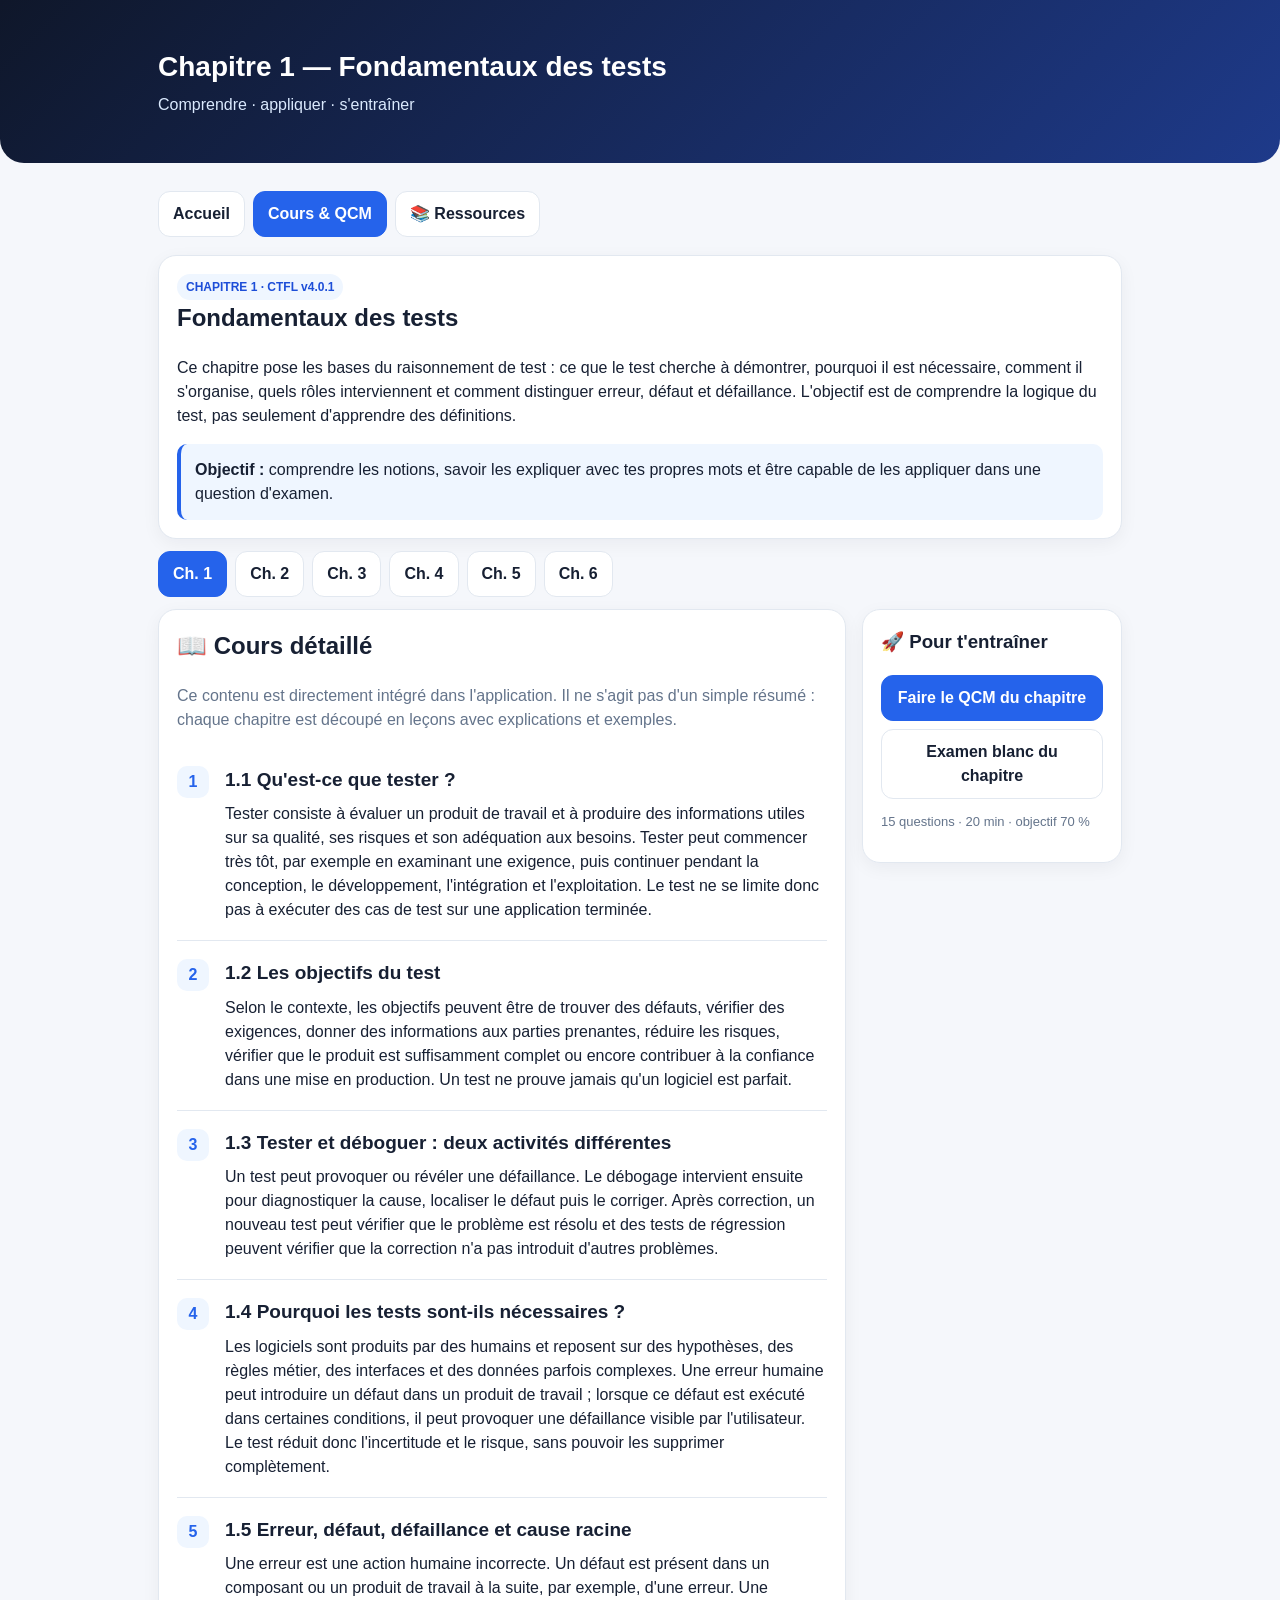
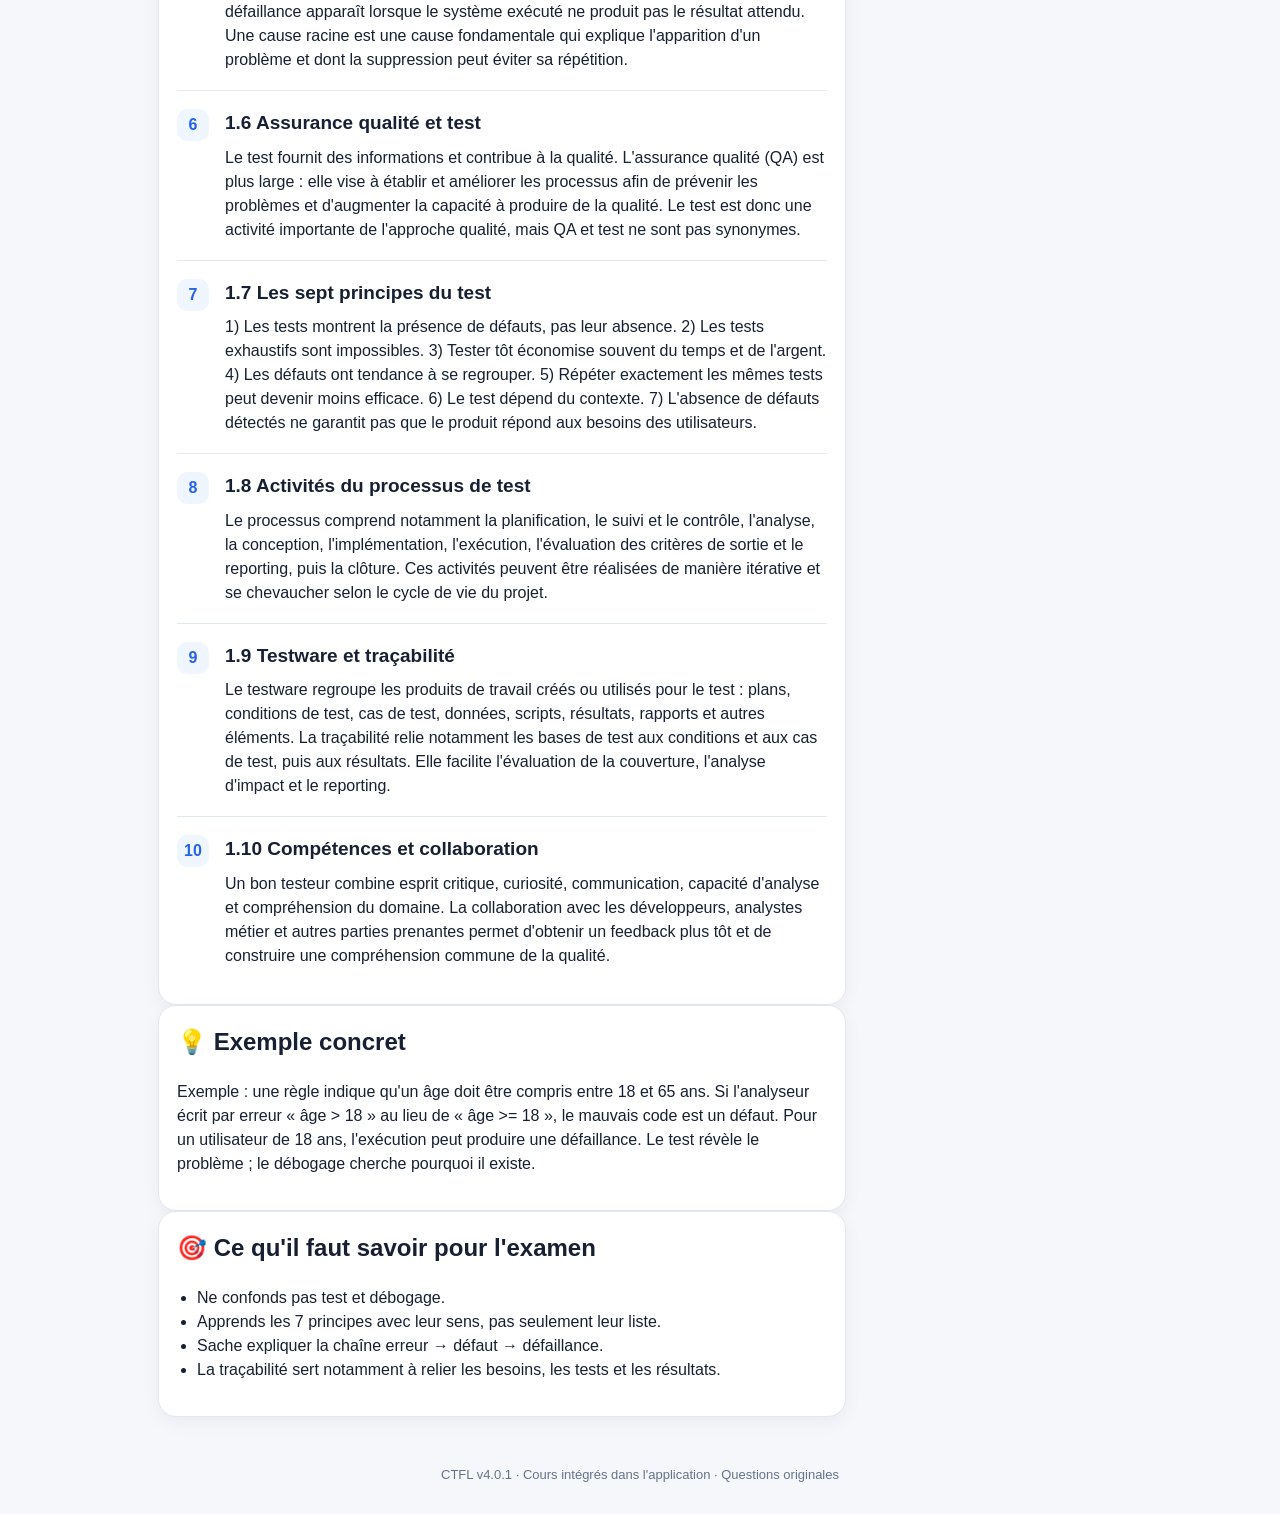
==== commit bbe49283: "Add files via upload" ====
--- a/cours.html
+++ b/cours.html
@@ -7,11 +7,11 @@
 <div class="course-layout"><main><div class="card"><h2>📖 Cours détaillé</h2><p class="muted">Ce contenu est directement intégré dans l'application. Il ne s'agit pas d'un simple résumé : chaque chapitre est découpé en leçons avec explications et exemples.</p>${c.sections.map((s,i)=>`<article class="lesson"><div class="lesson-num">${i+1}</div><div><h3>${esc(s[0])}</h3><p>${esc(s[1])}</p></div></article>`).join('')}</div>
 <div class="card"><h2>💡 Exemple concret</h2><p>${esc(c.example)}</p></div>
 <div class="card"><h2>🎯 Ce qu'il faut savoir pour l'examen</h2><ul class="list">${c.examTips.map(x=>`<li>${esc(x)}</li>`).join('')}</ul></div></main>
-<aside><div class="card sticky-card"><h3>🚀 Pour t'entraîner</h3><a class="btn primary full" href="./cours.html?quiz=${chapter}">Faire le QCM du chapitre</a><a class="btn full" href="./cours.html?chapterExam=${chapter}">Examen blanc du chapitre</a><p class="muted small">15 questions · 60 min · objectif 70 %</p></div></aside></div>`}
+<aside><div class="card sticky-card"><h3>🚀 Pour t'entraîner</h3><a class="btn primary full" href="./cours.html?quiz=${chapter}">Faire le QCM du chapitre</a><a class="btn full" href="./cours.html?chapterExam=${chapter}">Examen blanc du chapitre</a><p class="muted small">15 questions · 20 min · objectif 70 %</p></div></aside></div>`}
 function startQuiz(ch){mode='quiz';chapter=+ch;current=0;answers={};submitted=false;quizQuestions=questions.filter(x=>x.ch===chapter).sort(()=>Math.random()-.5);examLabel='QCM du chapitre';document.getElementById('pageTitle').textContent=examLabel+' — '+courses[chapter].title;renderQuiz()}
 function startExam(idx){mode='exam';examIndex=+idx;current=0;answers={};submitted=false;remaining=3600;quizQuestions=window.ISTQB_MOCKS[examIndex].map(id=>questions.find(x=>x.id===id));examLabel='Examen complet '+(examIndex+1);document.getElementById('pageTitle').textContent=examLabel;renderQuiz();startTimer()}
-function startChapterExam(ch){mode='chapterExam';chapter=+ch;current=0;answers={};submitted=false;remaining=3600;quizQuestions=window.ISTQB_CHAPTER_EXAMS[String(ch)].map(id=>questions.find(x=>x.id===id));examLabel='Examen blanc — chapitre '+ch;document.getElementById('pageTitle').textContent=examLabel;renderQuiz();startTimer()}
-function renderQuiz(){const total=quizQuestions.length,q=quizQuestions[current],selected=answers[q.id],timed=mode!=='quiz';document.getElementById('app').innerHTML=`<div class="quiz-head"><div class="quiz-top"><div><b>${esc(examLabel)}</b><div class="muted small">Question ${current+1}/${total}</div></div>${timed?'<div><div id="timer" class="timer">60:00</div><div class="muted small">Temps restant</div></div>':''}</div><div class="progress"><span style="width:${((current+1)/total)*100}%"></span></div></div><div class="question"><div class="badge">Chapitre ${q.ch}</div><h2>${esc(q.q)}</h2>${q.options.map((o,i)=>`<button class="option ${selected===i?'selected':''}" onclick="choose(${i})">${String.fromCharCode(65+i)}. ${esc(o)}</button>`).join('')}</div><div class="actions"><button class="btn" onclick="prevQ()" ${current===0?'disabled':''}>← Précédente</button><button class="btn primary" onclick="nextQ()">${current===total-1?(timed?'Terminer':'Voir le résultat'):'Suivante →'}</button>${timed?'<button class="btn" onclick="submitExam()">Terminer maintenant</button>':''}<button class="btn" onclick="goBack()">Quitter</button></div><div class="card" style="margin-top:12px"><b>Navigation</b><div class="navgrid">${quizQuestions.map((x,i)=>`<button class="qnum ${i===current?'current':''} ${answers[x.id]!==undefined?'done':''}" onclick="goQ(${i})">${i+1}</button>`).join('')}</div><p class="muted small">${Object.keys(answers).length}/${total} question(s) répondue(s).</p></div>`;if(timed)updateTimer()}
+function startChapterExam(ch){mode='chapterExam';chapter=+ch;current=0;answers={};submitted=false;remaining=1200;quizQuestions=window.ISTQB_CHAPTER_EXAMS[String(ch)].map(id=>questions.find(x=>x.id===id));examLabel='Examen blanc — chapitre '+ch;document.getElementById('pageTitle').textContent=examLabel;renderQuiz();startTimer()}
+function renderQuiz(){const total=quizQuestions.length,q=quizQuestions[current],selected=answers[q.id],timed=mode!=='quiz';document.getElementById('app').innerHTML=`<div class="quiz-head"><div class="quiz-top"><div><b>${esc(examLabel)}</b><div class="muted small">Question ${current+1}/${total}</div></div>${timed?'<div><div id="timer" class="timer">'+(mode==='chapterExam'?'20:00':'60:00')+'</div><div class="muted small">Temps restant</div></div>':''}</div><div class="progress"><span style="width:${((current+1)/total)*100}%"></span></div></div><div class="question"><div class="badge">Chapitre ${q.ch}</div><h2>${esc(q.q)}</h2>${q.options.map((o,i)=>`<button class="option ${selected===i?'selected':''}" onclick="choose(${i})">${String.fromCharCode(65+i)}. ${esc(o)}</button>`).join('')}</div><div class="actions"><button class="btn" onclick="prevQ()" ${current===0?'disabled':''}>← Précédente</button><button class="btn primary" onclick="nextQ()">${current===total-1?(timed?'Terminer':'Voir le résultat'):'Suivante →'}</button>${timed?'<button class="btn" onclick="submitExam()">Terminer maintenant</button>':''}<button class="btn" onclick="goBack()">Quitter</button></div><div class="card" style="margin-top:12px"><b>Navigation</b><div class="navgrid">${quizQuestions.map((x,i)=>`<button class="qnum ${i===current?'current':''} ${answers[x.id]!==undefined?'done':''}" onclick="goQ(${i})">${i+1}</button>`).join('')}</div><p class="muted small">${Object.keys(answers).length}/${total} question(s) répondue(s).</p></div>`;if(timed)updateTimer()}
 function choose(i){answers[quizQuestions[current].id]=i;renderQuiz()}function nextQ(){if(current<quizQuestions.length-1){current++;renderQuiz()}else if(mode==='quiz')finishQuiz();else finishExam(false)}function prevQ(){if(current>0){current--;renderQuiz()} }function goQ(i){current=i;renderQuiz()}
 function goBack(){if(confirm('Quitter cette session ? La progression ne sera pas conservée.')){if(timer)clearInterval(timer);location.href='./cours.html#ch'+chapter}}
 function startTimer(){if(timer)clearInterval(timer);timer=setInterval(()=>{remaining--;updateTimer();if(remaining<=0){clearInterval(timer);finishExam(true)}},1000)}
